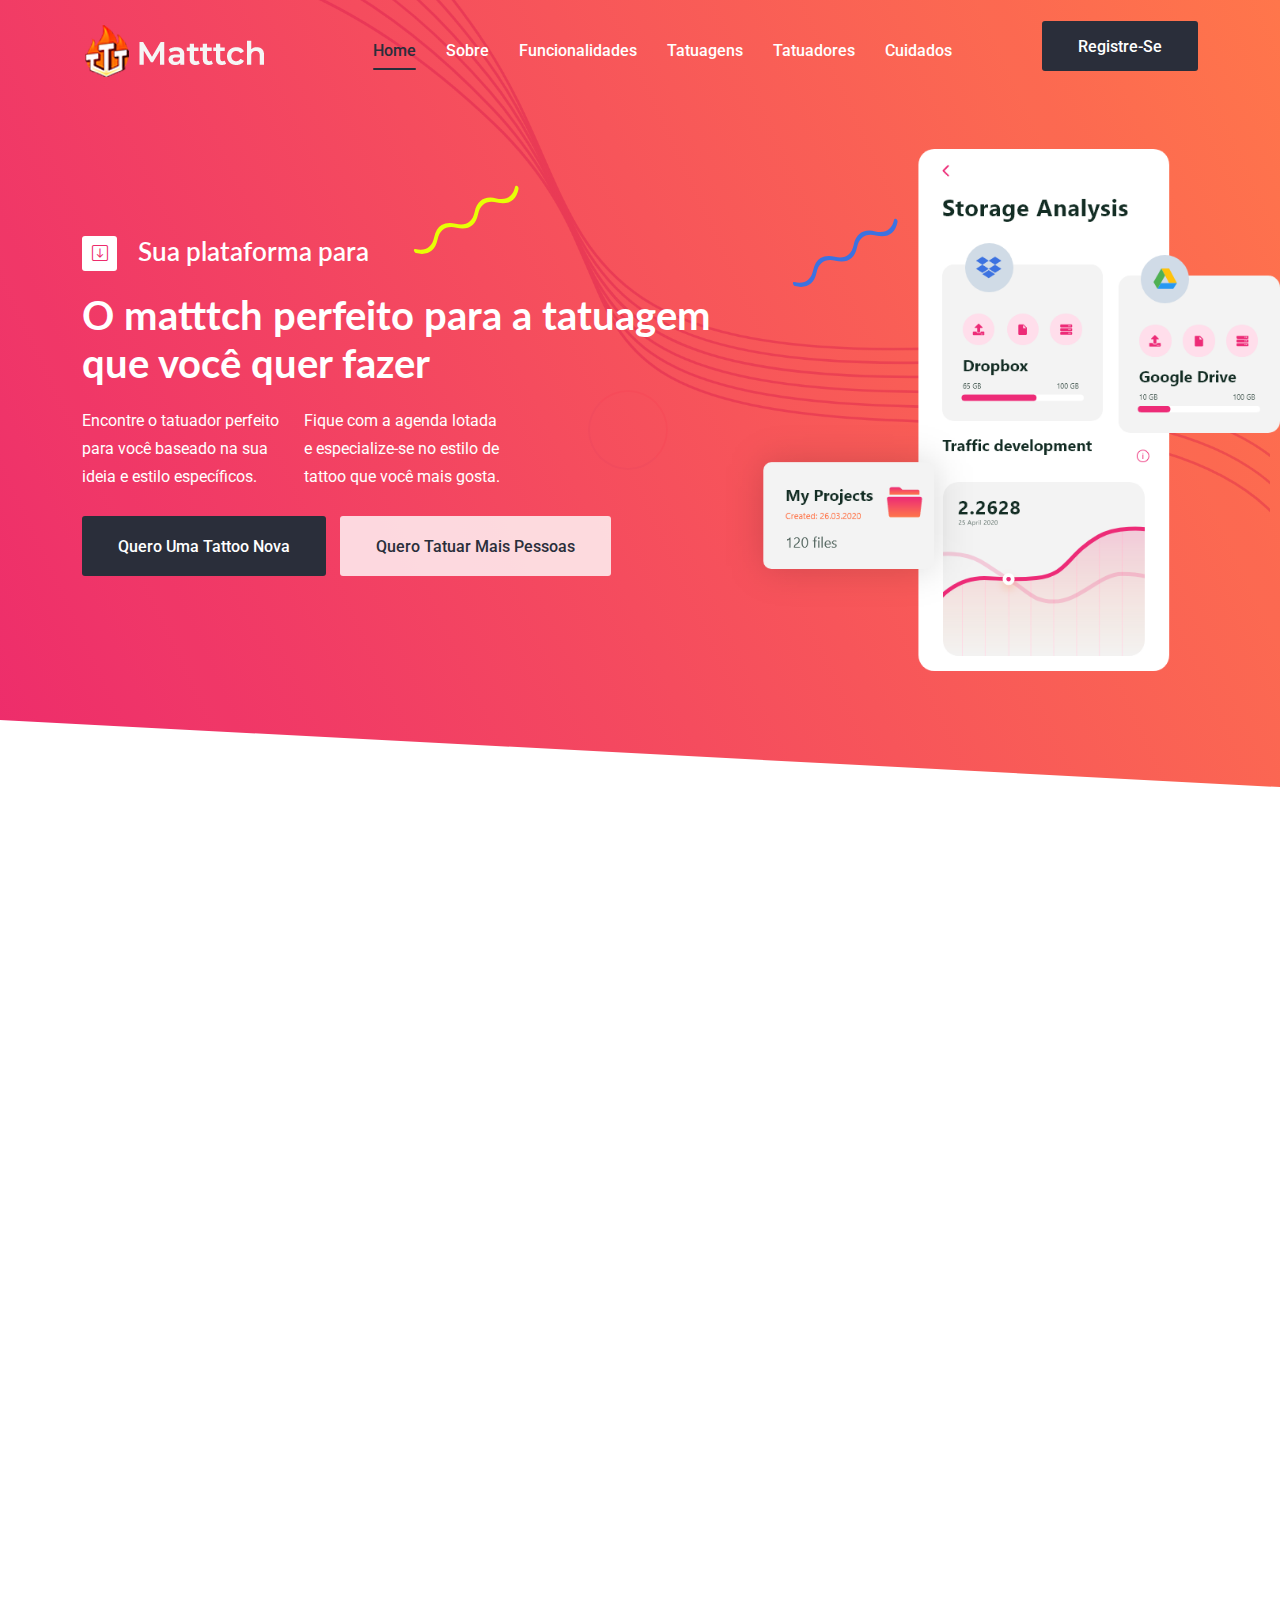
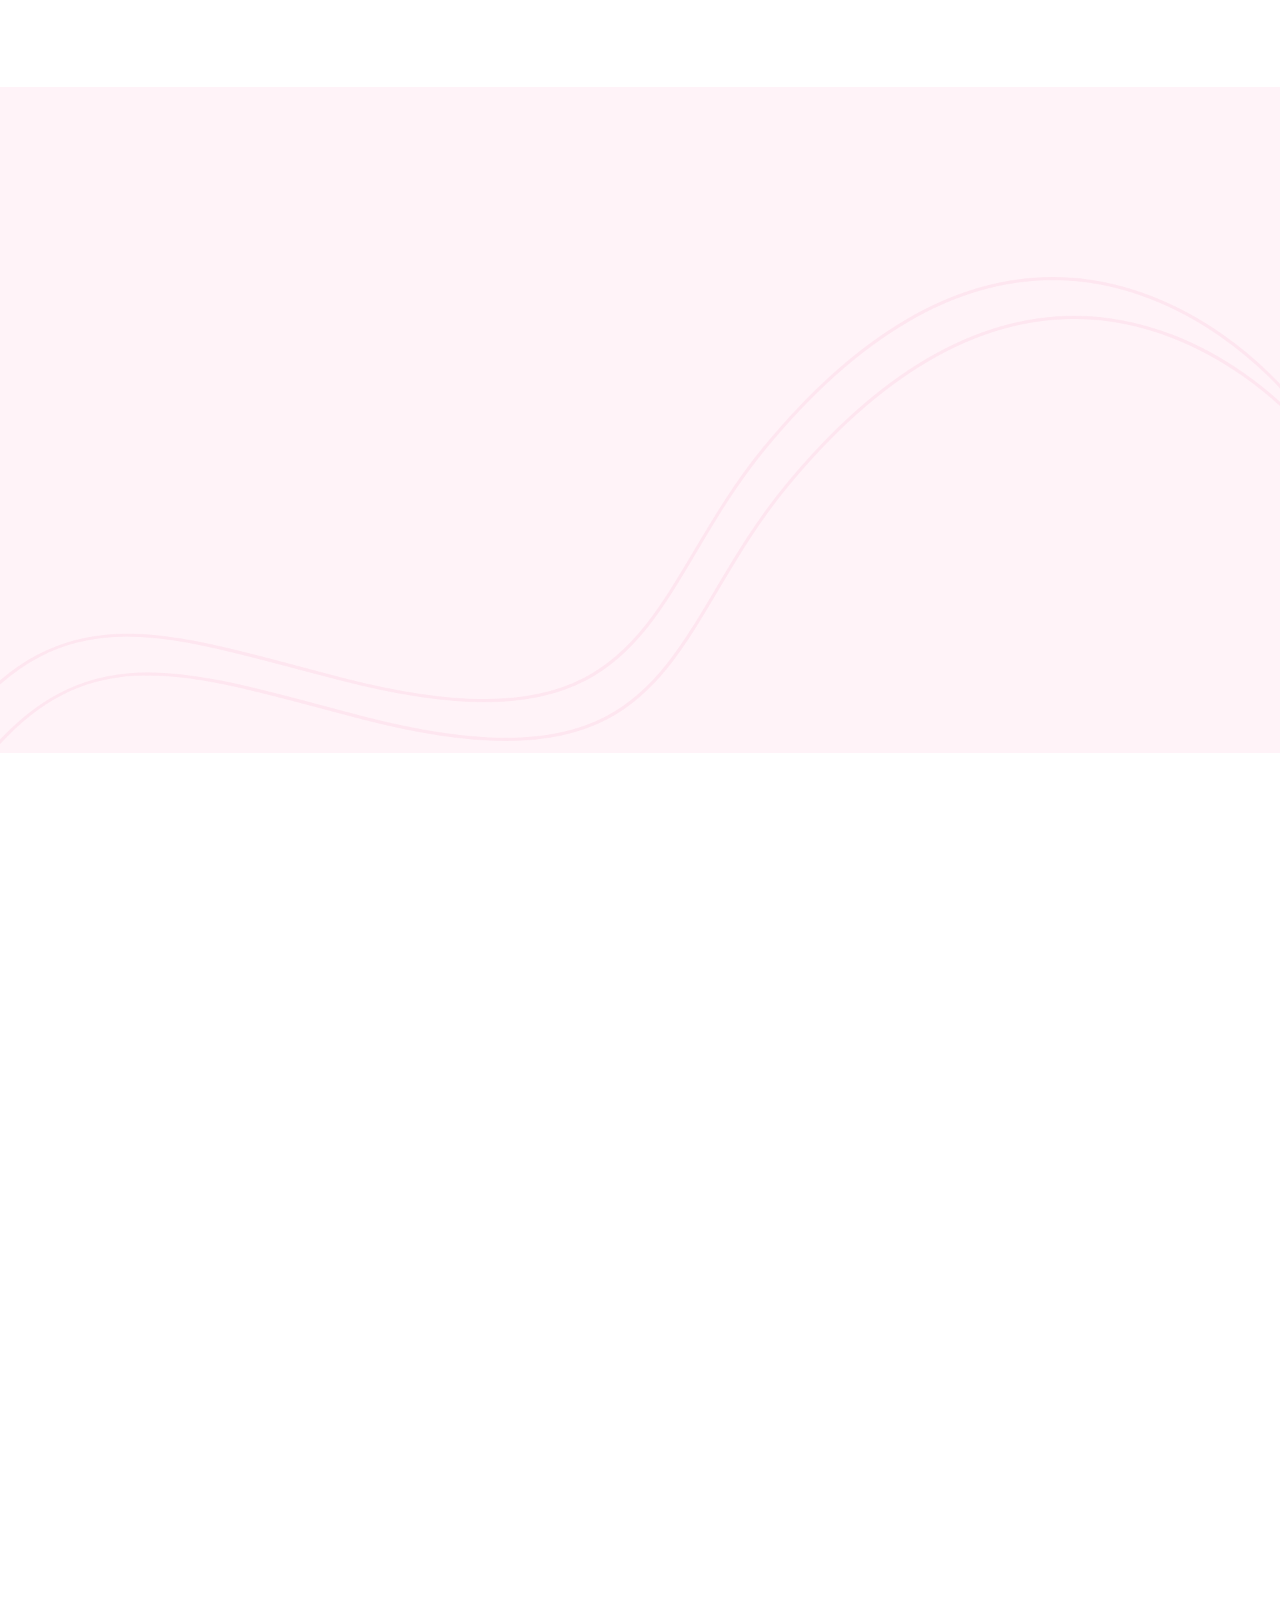
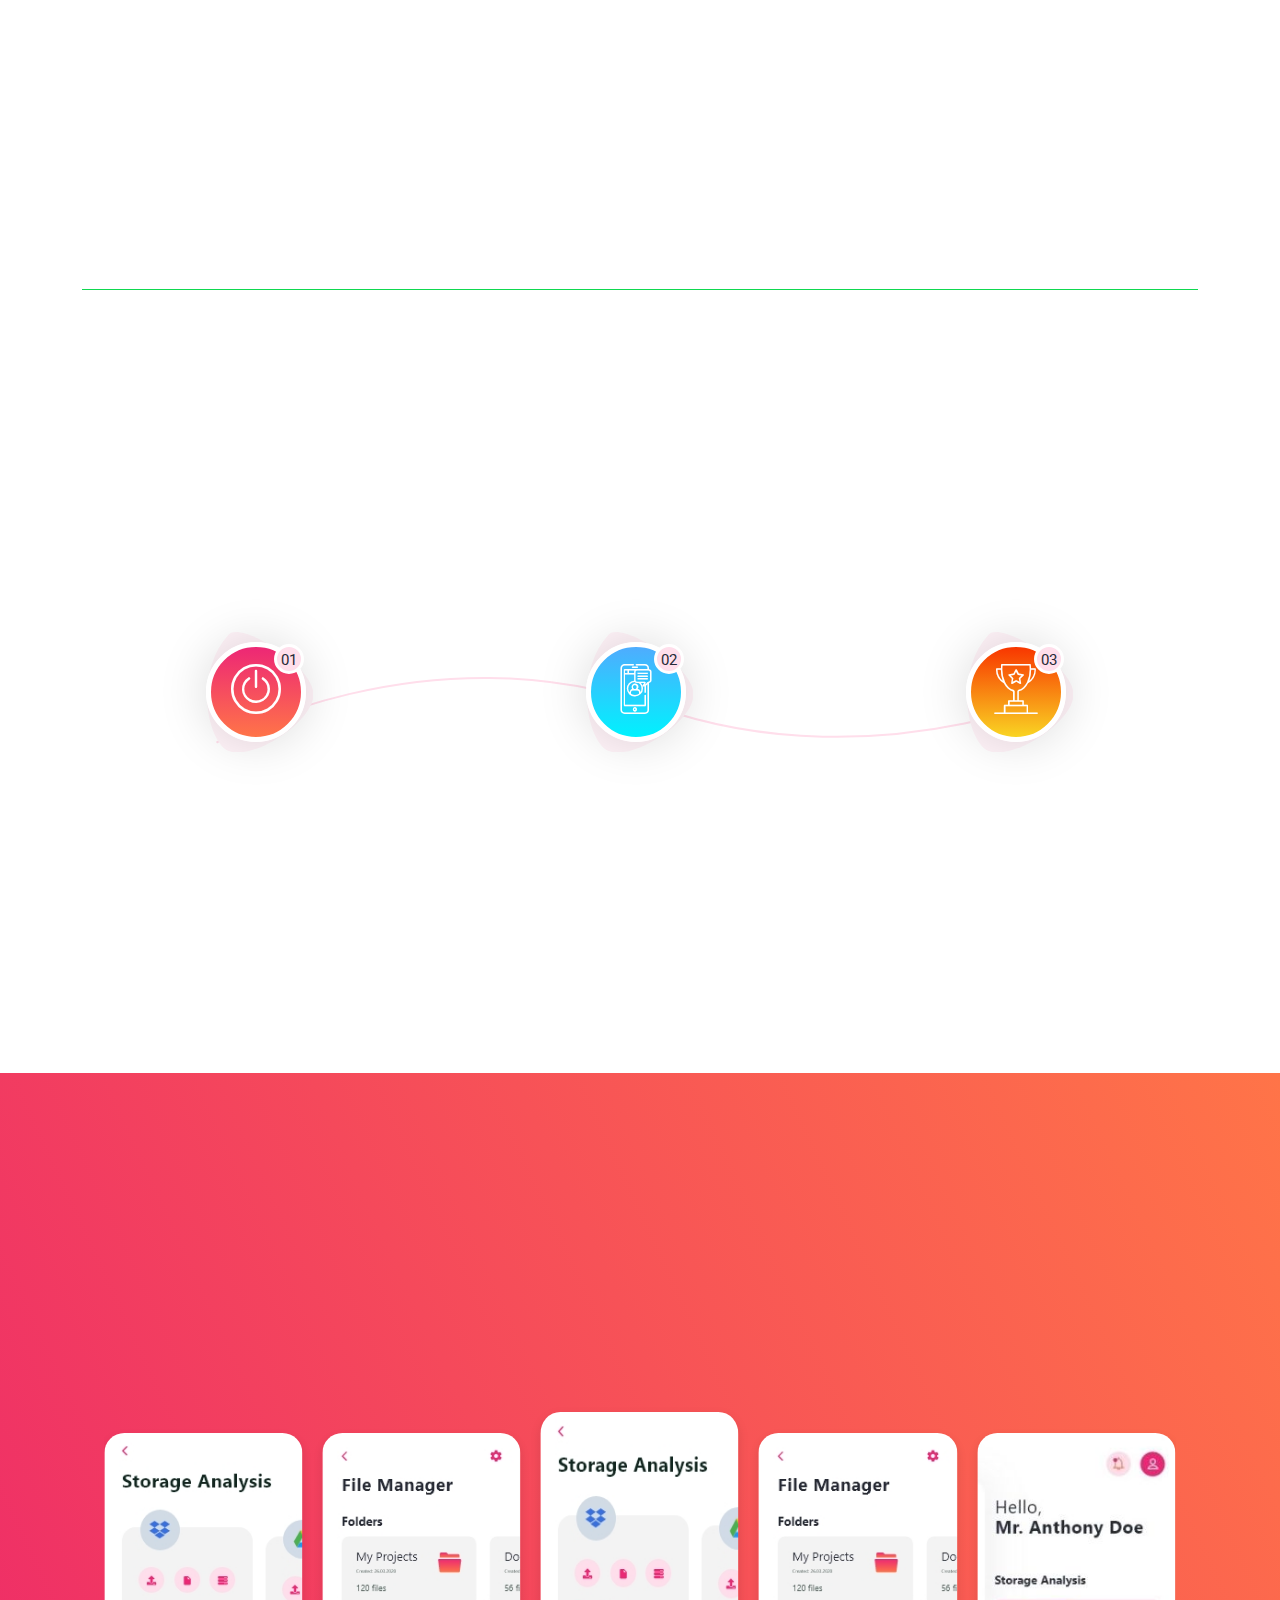
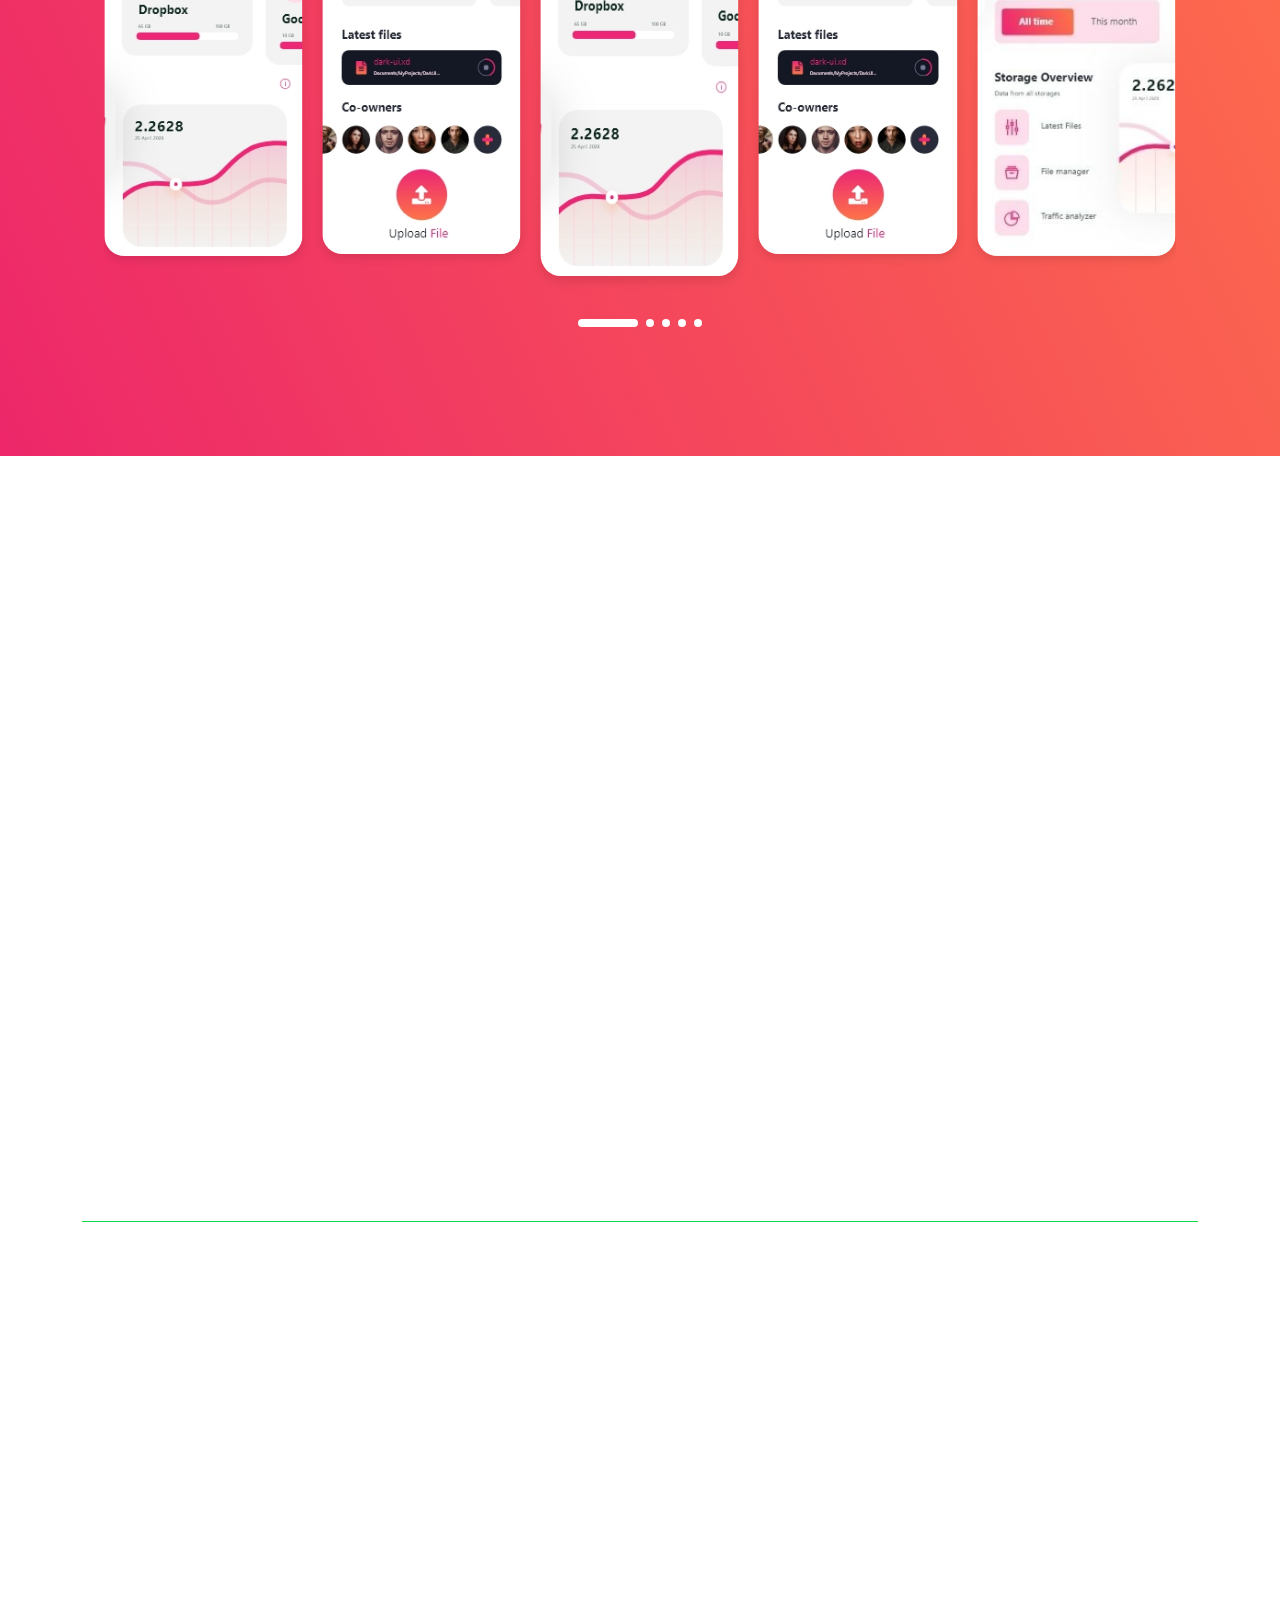
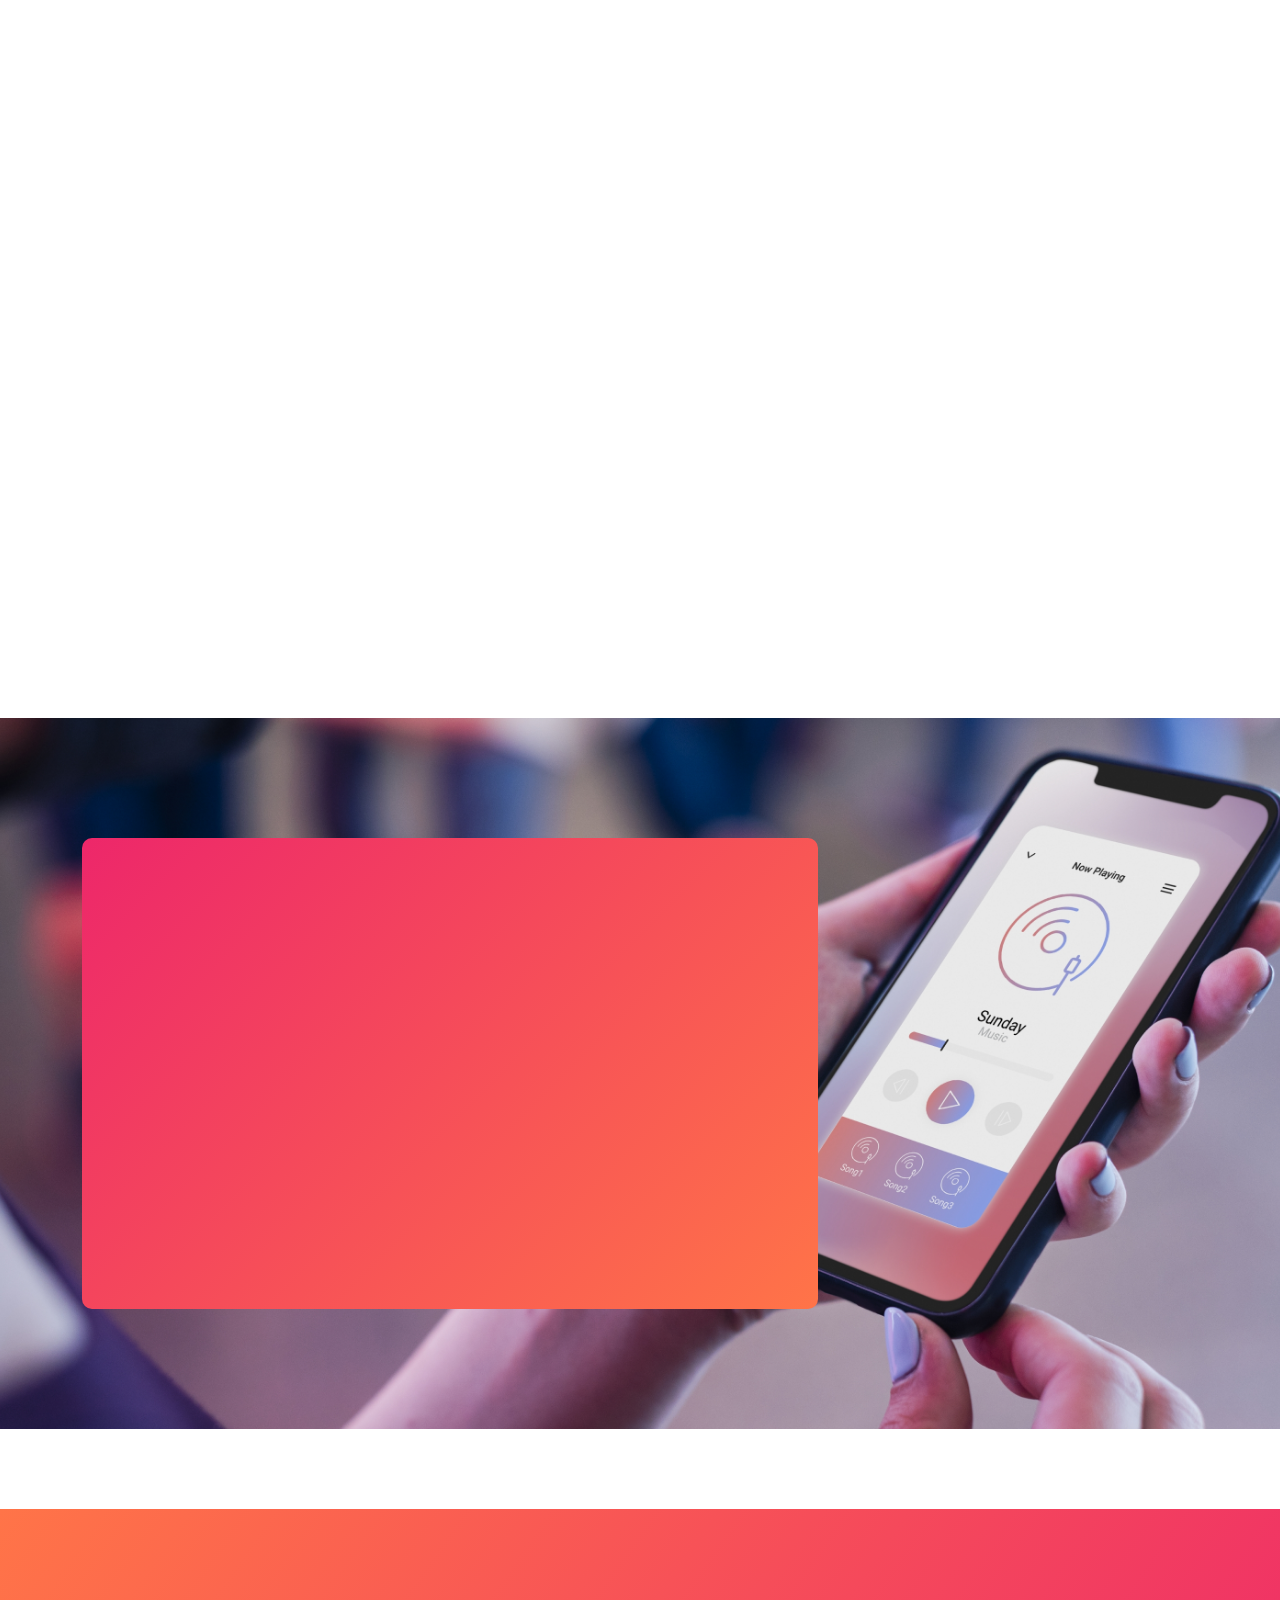
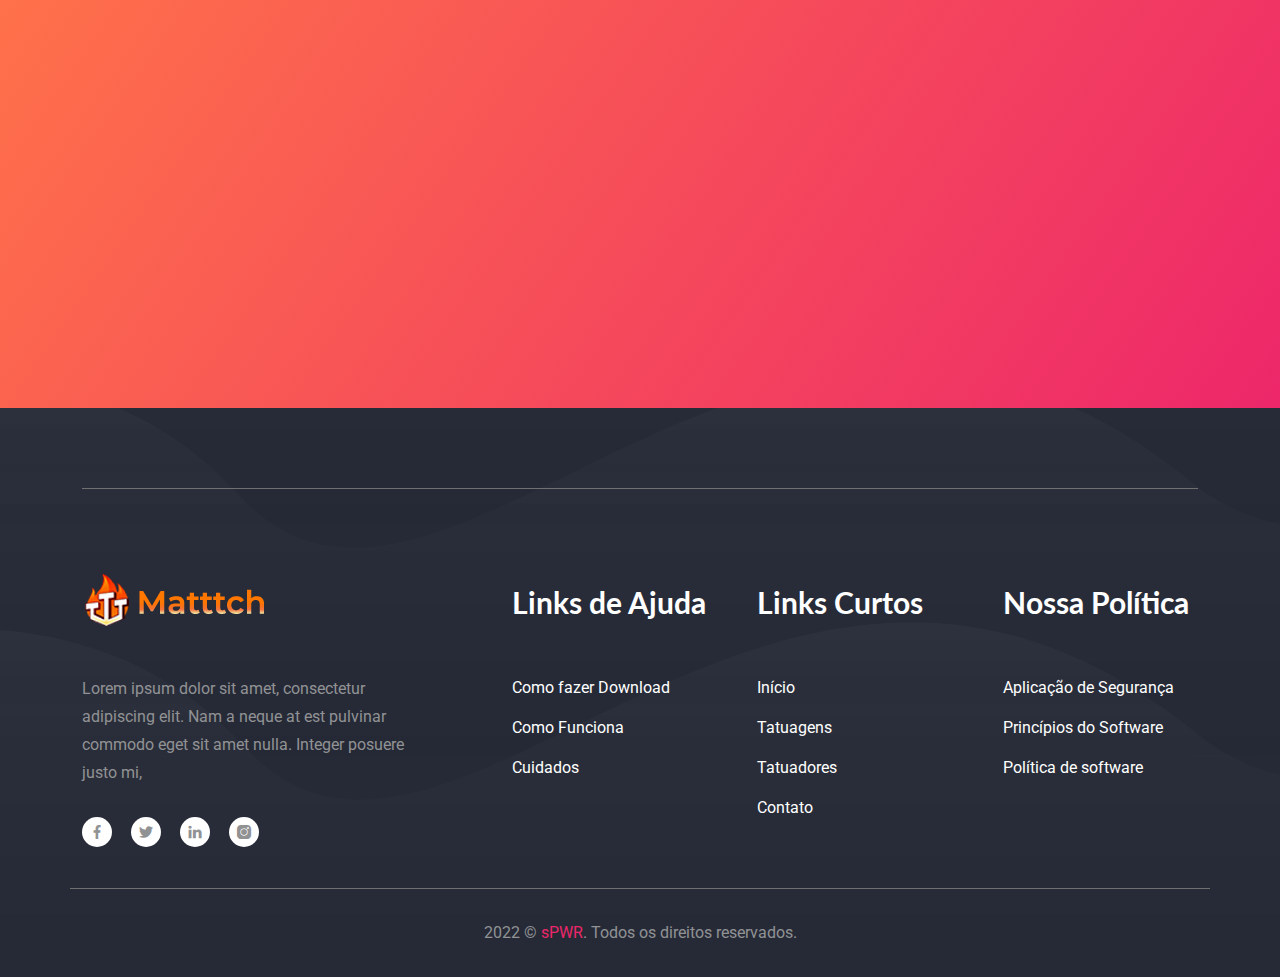
==== index.html @ 79e7f375 "first push to branch" ====
<!doctype html>
<html class="no-js" lang="en">

<head>

    <meta charset="utf-8">
    <meta name="keywords" content="Bootstrap, Consulting Template, Landing page, Template, Registration, Landing">
    <meta name="viewport" content="width=device-width, initial-scale=1, maximum-scale=1">
    <meta name="author" content="sPWR">

    <!--====== Title ======-->
    <title>Mattch</title>

    <!--====== Favicon Icon ======-->
    <link rel="shortcut icon" href="assets/images/logo/favicon.png" type="image/png">

    <!--====== Bootstrap css ======-->
    <link rel="stylesheet" href="assets/css/bootstrap.min.css">
    <!--====== icofont Icons css ======-->
    <link rel="stylesheet" href="assets/fonts/flaticon.css">
    <!--====== Swiper slider CSS ======-->
    <link rel="stylesheet" href="assets/css/swiper-bundle.min.css">
    <!--====== animate CSS ======-->
    <link rel="stylesheet" href="assets/css/animate.css">
    <link rel="stylesheet" href="assets/css/lightcase.css">
    <link rel="stylesheet" href="assets/css/pricing-tab.css">
    

    <!--====== Default css ======-->
    <link rel="stylesheet" href="assets/css/default.css">

    <!--====== Style css ======-->
    <link rel="stylesheet" href="assets/css/style.css">


</head>

<body>

    <!--====== PRELOADER PART START ======-->

    <div class="appilan-loader">
        <div class="preloader">
            <div class="spinner"></div>
        </div> 
    </div>

    <!--====== PRELOADER PART ENDS ======-->

    <!--====== HEADER PART START ======-->
    <header class="header_area">
        <div class="header_navbar">
            <div class="container">
                <div class="row">
                    <div class="col-lg-12">
                        <nav id="navbar" class="navbar navbar-expand-lg navbar-light">
                          <div class="container-fluid px-0">
                            <!-- Header Logo Start -->
                            <a class="navbar-brand" href="index.html">
                                <img src="assets/images/logo/logo.png" alt="Logo">
                            </a>
                            <!-- Header Logo End -->
                            <!-- Navbar Toggle Start -->
                            <button class="navbar-toggler mobile-menu-btn" type="button" data-bs-toggle="collapse" data-bs-target="#navbarScroll" aria-controls="navbarScroll" aria-expanded="false" aria-label="Toggle navigation">
                                <span class="toggler-icon"></span>
                                <span class="toggler-icon"></span>
                                <span class="toggler-icon"></span>
                            </button>
                            <!-- Navbar Toggle End -->
                            <!-- Header Menu Start -->
                            <div class="collapse navbar-collapse" id="navbarScroll">
                                <ul class="navbar-nav ms-auto mb-2 mb-lg-0" style="--bs-scroll-height: 100px;">
                
                                    <li class="nav-item active">
                                        <a class="nav-link " href="#home">Home</a>
                                    </li>
                                    <li class="nav-item">
                                        <a class="nav-link page-scroll" href="#about">Sobre</a>
                                    </li>
                                    <li class="nav-item">
                                        <a class="nav-link page-scroll" href="#features">Funcionalidades</a>
                                    </li>
                                    <li class="nav-item">
                                        <a class="nav-link page-scroll" href="#screenshot">Tatuagens</a>
                                    </li>
                                    <li class="nav-item">
                                        <a class="nav-link page-scroll" href="#pricing">Tatuadores</a>
                                    </li>
                                    <li class="nav-item">
                                        <a class="nav-link page-scroll" href="#app-vieo">Cuidados</a>
                                    </li>
                                </ul>
                                <div class="d-flex">
                                    <!-- Header Button Start -->
                                    <div class="button">
                                        <a href="javascript:void(0)" class="main-btn mouse-hover">Registre-se<span></span></a>
                                    </div>
                                    <!-- Header Button End -->
                                </div>
                            </div>
                            <!-- Header Menu End-->
                          </div>
                        </nav>
                    </div>
                </div> <!-- row -->
            </div> <!-- container -->
        </div> <!-- header navbar -->

        <!-- Hero Area Start-->
        <div id="home" class="header_hero d-lg-flex align-items-center">
            <div class="overlay"></div>
            <div class="hero-shape shape-1">
                <img src="assets/images/shape/hero-shape-1.png" alt="">
            </div>
            <div class="hero-shape shape-2">
                   <img src="assets/images/shape/hero-shape-2.png" alt="">
            </div>
            <div class="container">
                <div class="row align-items-center">
                    <div class="col-lg-7">
                        <!-- Hero Content Start  <img src="assets/images/shape/hero-shape-1.png" alt="">-->
                        <div class="header_hero_content">
                            <h3 class="sub-title wow fadeInDown" data-wow-delay=".2s"><span><i class="flaticon-arrow-down"></i></span> Sua plataforma para</h3>
                            <h3 class="title wow fadeInUp" data-wow-delay=".4s">O matttch perfeito para a tatuagem que você quer fazer</h3>
                            <div class="row">
                                <div class="col-lg-4">
                                    <p class="wow fadeInUp" data-wow-delay=".6s">Encontre o tatuador perfeito para você baseado na sua ideia e estilo específicos.</p>
                                </div>
                                <div class="col-lg-4">
                                    <p class="wow fadeInUp" data-wow-delay=".6s">Fique com a agenda lotada e especialize-se no estilo de tattoo que você mais gosta.</p>
                                </div>
                            </div>
                            
                            <div class="hero-btn">
                                <a href="register.html" class="main-btn mouse-hover btn-inline wow fadeInUp" data-wow-delay=".8s">Quero uma tattoo nova<span></span></a>
                                <a href="register.html" class="main-btn mouse-hover btn-inline btn-white wow fadeInUp" data-wow-delay=".8s">Quero tatuar mais pessoas<span></span>
                                </a>
                            </div>
                        </div>
                        <!-- Hero Content End-->
                    </div>
                </div>
            </div>
            <!-- Hero Area Image Start-->
            <div class="header-hero-img wow fadeInUp" data-wow-delay=".2s">
                <div class="image"> 
                    <img src="assets/images/hero/hero-1.png" alt="">
                </div>
            </div>
            <!-- Hero Area Image End-->
        </div>
        <!-- Hero Area End -->
    </header>
    <!--====== HEADER PART ENDS ======-->

    <!--====== ABOUT US PART START ======-->

    <section id="about" class="about-us-area pt-120 pb-120">
        <div class="about-us-wrapper">
            <!-- About Us Image Start -->
            <div class="about-img d-flex align-items-center justify-content-center wow fadeInUp" data-wow-delay=".4s">
                <div class="about-thumb">
                    <img src="assets/images/about.png" alt="">
                </div>
            </div>
            <!-- About Us Image End -->
            <div class="container">
                <div class="row justify-content-end">
                    <div class="col-lg-6">
                        <!-- About Us Content Start -->
                        <div class="about-us-content">
                            <div class="about-us-title">
                                <!-- Section Title Start -->
                                <div class="section-title wow fadeInUp" data-wow-delay=".2s">
                                    <h3 class="sub-title">Sobre nós</h3>
                                    <h2 class="title">Por que a Matttch existe?</h2>
                                </div>
                                <p class="wow fadeInUp" data-wow-delay=".4s">Nós não apenas conectamos pessoas. Nós repensamos e personalizamos todo o processo de fazer uma tatuagem.</p>
                                <!-- Section Title End -->
                            </div>
                            <!-- About Us Text Start -->
                            <div class="about-us-text wow fadeInUp" data-wow-delay=".6s">
                                <h3 class="title">Cliente</h3>
                                <p>Quanto tempo você já passou no Pinterest procurando por referências para a sua nova tattoo que nunca aconteceu? Quantos dos tatuadores que você chamou na DM te responderam e realmente agendaram uma tatuagem?</p>
                            </div>
                            <!-- About Us Text End -->
                            <!-- About Us Text Start -->
                            <div class="about-us-text wow fadeInUp" data-wow-delay=".8s">
                                <h3 class="title">Tatuador</h3>
                                <p>Sua agenda está do jeito que você gostaria? Qual foi a última vez que você perdeu um cliente pra outro artista com mais seguidores no Instagram? Ou por causa do preço?</p>
                            </div>
                            <!-- About Us Text End -->
                            <a class="main-btn btn-inline mouse-hover wow fadeInUp" data-wow-delay=".10s" href="#">Ver Mais<span></span></a>
                        </div>
                        <!-- About Us Content End -->
                    </div>
                </div>                
            </div>
        </div>
    </section>

    <!--====== ABOUT US PART ENDS ======-->

    <!--====== APPS CONNECT PART START ======-->

    <section id="apps-conect" class="apps-connect-area pb-120 pt-120">
        <div class="container">
            <!-- Apps Connect Wrapper Start -->
            <div class="apps-connect-wrapper">
                <div class="row justify-content-center">
                    <div class="col-lg-10 p-0">
                        <!-- Section Title Start -->
                        <div class="section-title text-center">
                            <h3 class="sub-title wow fadeInUp" data-wow-delay=".2s">Apps Connect</h3>
                            <h2 class="title wow fadeInUp" data-wow-delay=".4s">Conexão em Real-time</h2>
                            <p class="wow fadeInUp" data-wow-delay=".6s">Encontre seu melhor artista e rabisque sua próxima tattoo.</p>
                        </div>
                        <!-- Section Title End -->
                    </div>
                </div>
                <!-- Apps Connect Content Wrapper Start -->
                <div class="apps-connect-content-wrapper">
                    <div class="row">
                        <div class="col-lg-3 col-md-6">
                            <!-- Apps Connect Item Start -->
                            <div class="connect-item wow fadeInUp" data-wow-delay=".2s">
                                <div class="connect-icon">
                                    <div class="connect-icon-wrapper">
                                        <i class="flaticon-add-user"></i>
                                    </div>
                                </div>
                                <h3 class="title">Crie seu Perfil</h3>
                                <p>Lorem ipsum dolor sit amet <br> consectetur elit.</p>
                            </div>
                            <!-- Apps Connect Item End -->
                        </div>
                        <div class="col-lg-3 col-md-6">
                            <!-- Apps Connect Item Start -->
                            <div class="connect-item color-2 wow fadeInUp" data-wow-delay=".4s">
                                <div class="connect-icon">
                                    <div class="connect-icon-wrapper">
                                        <i class="flaticon-privacy"></i>
                                    </div>
                                </div>
                                <h3 class="title">Privacidade</h3>
                                <p>Lorem ipsum dolor sit amet <br> consectetur elit.</p>
                            </div>
                            <!-- Apps Connect Item End -->
                        </div>
                        <div class="col-lg-3 col-md-6">
                            <!-- Apps Connect Item Start -->
                            <div class="connect-item color-3 wow fadeInUp" data-wow-delay=".6s">
                                <div class="connect-icon">
                                    <div class="connect-icon-wrapper">
                                        <i class="flaticon-exchange"></i>
                                    </div>
                                </div>
                                <h3 class="title">Atualizações diárias</h3>
                                <p>Lorem ipsum dolor sit amet <br> consectetur elit.</p>
                            </div>
                            <!-- Apps Connect Item End -->
                        </div>
                        <div class="col-lg-3 col-md-6">
                            <!-- Apps Connect Item Start -->
                            <div class="connect-item color-4 wow fadeInUp" data-wow-delay=".8s">
                                <div class="connect-icon">
                                    <div class="connect-icon-wrapper">
                                        <i class="flaticon-medal"></i>
                                    </div>
                                </div>
                                <h3 class="title">Faça sua tattoo</h3>
                                <p>Lorem ipsum dolor sit amet <br> consectetur elit.</p>
                            </div>
                            <!-- Apps Connect Item End -->
                        </div>
                    </div>
                </div>
                <!-- Apps Connect Content Wrapper End -->
            </div>
            <!-- Apps Connect Wrapper End -->
        </div>
    </section>

    <!--====== APPS CONNECT PART ENDS ======-->

    <!--====== FEATURES PART START ======-->

    <section id="features" class="features-area pt-120 pb-120">
        <div class="container">
            <!-- Features Wrapper Start -->
            <div class="features-wrapper">
                <div class="row">
                    <div class="col-lg-6">
                        <div class="features-title">
                            <!-- Section Title Start -->
                            <div class="section-title">
                                <h3 class="sub-title wow fadeInUp" data-wow-delay=".2s">Nossas Funcionalidades</h3>
                                <h2 class="title wow fadeInUp" data-wow-delay=".4s">Core Features That Matters</h2>
                            </div>
                            <p class="wow fadeInUp" data-wow-delay=".6s">Lorem ipsum dolor sit amet, consectetur adipiscing elit. Aenean pharetra mollis Phasellus volutpat sem a molestie dictum. scelerisque elit,</p>
                            <!-- Section Title End -->
                        </div>
                        <!-- Features Content Start -->
                        <div class="features-content">
                            <!-- Features Item Start -->
                            <div class="features-item color-1 wow fadeInUp" data-wow-delay=".2s">
                                <span><i class="flaticon-bell"></i></span>
                                <h3 class="title">Receba Notificações</h3>
                                <p>Lorem ipsum dolor sit amet, consectetur adipiscing elit. Aenean pharet Phasellus volutpat sem a molestie dictum. scelerisque elit,</p>
                            </div>
                            <!-- Features Item End -->
                            <!-- Features Item Start -->
                            <div class="features-item color-2 wow fadeInUp" data-wow-delay=".4s">
                                <span><i class="flaticon-add-user"></i></span>
                                <h3 class="title">Acesso Rápido</h3>
                                <p>Lorem ipsum dolor sit amet, consectetur adipiscing elit. Aenean pharet Phasellus volutpat sem a molestie dictum. scelerisque elit,</p>
                            </div>
                            <!-- Features Item End -->
                            <!-- Features Item Start -->
                            <div class="features-item color-3 wow fadeInUp" data-wow-delay=".6s">
                                <span><i class="flaticon-privacy"></i></span>
                                <h3 class="title">Privacidade</h3>
                                <p>Lorem ipsum dolor sit amet, consectetur adipiscing elit. Aenean pharet Phasellus volutpat sem a molestie dictum. scelerisque elit,</p>
                            </div>
                            <!-- Features Item End -->
                            <!-- Features Item Start -->
                            <div class="features-item wow fadeInUp" data-wow-delay=".8s">
                                <span><i class="flaticon-exchange"></i></span>
                                <h3 class="title">Sincronização Automática</h3>
                                <p>Lorem ipsum dolor sit amet, consectetur adipiscing elit. Aenean pharet Phasellus volutpat sem a molestie dictum. scelerisque elit,</p>
                            </div>
                            <!-- Features Item End -->
                        </div>
                        <!-- Features Content End -->
                    </div>
                </div>
            </div>
            <!-- Features Wrapper End -->
        </div>
        <div class="features-img d-flex align-items-center justify-content-start wow fadeInUp"  data-wow-delay=".4s">
            <div class="features-thumb">
                <img src="assets/images/features.jpg" alt="">
            </div>
        </div>
    </section>

    <!--====== FEATURES PART ENDS ======-->

    <!--====== WORK PROCESS PART START ======-->

    <section id="work-process" class="work-process-area">
        <div class="container">
            <div class="work-process-wrapper pt-120 pb-120">
                <div class="row justify-content-center">
                    <div class="col-lg-10 p-0">
                        <!-- Section Title Start -->
                        <div class="section-title text-center">
                            <h3 class="sub-title wow fadeInUp" data-wow-delay=".2s">Fluxo de Trabalho</h3>
                            <h2 class="title wow fadeInUp" data-wow-delay=".4s">Como Funciona</h2>
                            <p class="wow fadeInUp" data-wow-delay=".6s">Lorem ipsum dolor sit amet, consectetur adipiscing elit. Aenean pharetra mollis pretium. Phasellus volutpat sem a molestie dictum. Sed imperdiet scelerisque elit,</p>
                        </div>
                        <!-- Section Title End -->
                    </div>
                </div>
                <!-- Work Process Content Wrapper Start -->
                <div class="work-process-content-wrapper">
                    <div class="row">
                        <div class="col-lg-4 col-md-6">
                            <!-- Work Item Start -->
                            <div class="work-item color-1 text-center">
                                <div class="work-icon">
                                    <svg
                                        xmlns="http://www.w3.org/2000/svg" version="1.1" viewBox="0 0 106.504 120.477" height="120.477" width="106.504">
                                        <path transform="translate(-5.702 -293.142)"
                                        d="M27.424,295.63c12.063-13.219,81.466,29.185,84.679,58.094s-69.186,74.7-89.959,55.206C4.118,392.009-5.349,331.547,27.424,295.63Z"/>
                                    </svg>
                                    <i class="flaticon-power"></i>
                                    <span>01</span>
                                </div>
                                <h3 class="title wow fadeInUp" data-wow-delay=".2s">Comece sua conta</h3>
                                <p class="wow fadeInUp" data-wow-delay=".4s">Lorem ipsum dolor sit amet, consectetur adipiscing elit. Aenean pharetra mollis Sed imperdiet scelerisque elit,</p>
                            </div>
                            <!-- Work Item End -->
                        </div>
                        <div class="col-lg-4 col-md-6">
                            <!-- Work Item Start -->
                            <div class="work-item color-2 text-center">
                                <div class="work-icon">
                                    <svg
                                        xmlns="http://www.w3.org/2000/svg" version="1.1" viewBox="0 0 106.504 120.477" height="120.477" width="106.504">
                                        <path transform="translate(-5.702 -293.142)"
                                        d="M27.424,295.63c12.063-13.219,81.466,29.185,84.679,58.094s-69.186,74.7-89.959,55.206C4.118,392.009-5.349,331.547,27.424,295.63Z"/>
                                    </svg>
                                    <i class="flaticon-smartphone"></i>
                                    <span>02</span>
                                </div>
                                <h3 class="title wow fadeInUp" data-wow-delay=".2s">Se conecte a um tatuador/cliente</h3>
                                <p class="wow fadeInUp" data-wow-delay=".4s">Lorem ipsum dolor sit amet, consectetur adipiscing elit. Aenean pharetra mollis Sed imperdiet scelerisque elit,</p>
                            </div>
                            <!-- Work Item End -->
                        </div>
                        <div class="col-lg-4 col-md-6">
                            <!-- Work Item Start -->
                            <div class="work-item color-3 text-center">
                                <div class="work-icon">
                                    <svg
                                        xmlns="http://www.w3.org/2000/svg" version="1.1" viewBox="0 0 106.504 120.477" height="120.477" width="106.504">
                                        <path transform="translate(-5.702 -293.142)"
                                        d="M27.424,295.63c12.063-13.219,81.466,29.185,84.679,58.094s-69.186,74.7-89.959,55.206C4.118,392.009-5.349,331.547,27.424,295.63Z"/>
                                    </svg>
                                    <i class="flaticon-trophy"></i>
                                    <span>03</span>
                                </div>
                                <h3 class="title wow fadeInUp" data-wow-delay=".2s">Faça sua tatuagem</h3>
                                <p class="wow fadeInUp" data-wow-delay=".4s">Lorem ipsum dolor sit amet, consectetur adipiscing elit. Aenean pharetra mollis Sed imperdiet scelerisque elit,</p>
                            </div>
                            <!-- Work Item End -->
                        </div>
                    </div>
                </div>
                <!-- Work Process Content Wrapper End -->
            </div>
        </div>
    </section>

    <!--====== WORK PROCESS PART ENDS ======-->

     <!--====== APP SCREENSHOT PART START ======-->

     <section id="screenshot" class="app-screenshots-slider pt-120 pb-100">
        <div class="container">
            <div class="row justify-content-center">
                <div class="col-lg-10 p-0">
                    <!-- Section Title Start -->
                    <div class="section-title screenshot-title text-center">
                        <h3 class="sub-title wow fadeInUp" data-wow-delay=".2s">Tatuadores Parceiros</h3>
                        <h2 class="title wow fadeInUp" data-wow-delay=".4s">Tatuadores em Destaque</h2>
                        <p class="wow fadeInUp" data-wow-delay=".6s">Lorem ipsum dolor sit amet, consectetur adipiscing elit. Aenean pharetra mollis pretium. Phasellus volutpat sem a molestie dictum. Sed imperdiet scelerisque elit,</p>
                    </div>
                    <!-- Section Title End -->
                </div>
            </div>
            <div class="screenshot-slider-wrapper">
                <div class="row">
                    <div class="col-lg-12 ">
                        <!-- Swiper -->
                        <div class="screenshot-slider swiper-container pb-100">
                            <div class="swiper-wrapper">
                                <div class="swiper-slide">
                                    <div class="screenshots-image">
                                        <img src="assets/images/screen/screen-1.jpg" alt="slide 1">
                                    </div>
                                </div>
                                <div class="swiper-slide">
                                    <div class="screenshots-image">
                                        <img src="assets/images/screen/screen-2.jpg" alt="slide 2">
                                    </div>
                                </div>
                                <div class="swiper-slide">
                                    <div class="screenshots-image">
                                        <img src="assets/images/screen/screen-3.jpg" alt="slide 3">
                                    </div>
                                </div>
                                <div class="swiper-slide">
                                    <div class="screenshots-image">
                                        <img src="assets/images/screen/screen-1.jpg" alt="slide 1">
                                    </div>
                                </div>
                                <div class="swiper-slide">
                                    <div class="screenshots-image">
                                        <img src="assets/images/screen/screen-2.jpg" alt="slide 2">
                                    </div>
                                </div>
                                <!-- Add Pagination -->
                            </div>
                            <div class="swiper-pagination"></div>
                        </div>
                    </div>
    
                </div>
            </div>
        </div><!-- end container -->
    </section>

    <!--====== APP SCREENSHOT PART ENDS ======-->


    <!--====== TESTIMONIAL PART START ======-->

    <div id="testimonial" class="testimonial-area pt-120 pb-120">
        <div class="container">
            <div class="testimonial-wrapper">
                <div class="row">
                    <div class="col-lg-6">
                        <div class="testimonial-img wow fadeInUp" data-wow-delay=".4s">
                            <img src="assets/images/testimonial.jpg" alt="">
                        </div>
                    </div>
                    <div class="col-lg-6">
                        <div class="testimonial-content-wrapper">
                            <div class="testimonial-title">
                                <!-- Section Title Start -->
                                <div class="section-title">
                                    <h3 class="sub-title wow fadeInUp" data-wow-delay=".2s">Avaliação</h3>
                                    <h2 class="title wow fadeInUp" data-wow-delay=".4s">O quê os usuários dizem</h2>
                                </div>
                                <p class="wow fadeInUp" data-wow-delay=".6s">Lorem ipsum dolor sit amet, consectetur adipiscing elit. Phasellus sed mauris
                                luctus, iaculis nunc vel, elementum mauris.,</p>
                                <!-- Section Title End -->
                            </div>
                            <div class="testimonial-slider swiper-container wow fadeInUp" data-wow-delay=".4s">
                                <div class="swiper-wrapper">
                                    <div class="swiper-slide">
                                        <!-- Single Testimonial Start -->
                                            <div class="testimonial-text">
                                                <i class="flaticon-left-quote"></i>
                                                <p>Lorem ipsum dolor sit amet, consectetur adipiscing elit. Duis odio 
                                                libero, ultricies ac tincidunt ac, rutrum ultricies justo. Nulla sem 
                                                nibh, vulputate non vestibulum eu, aliquet sed tellus.</p>
                                                <h4 class="name">Wellyson Gustavo</h4>
                                                <span class="designation">Natal/RN</span>
                                            </div>
                                        <!-- Single Testimonial End --> 
                                    </div>
                                    <div class="swiper-slide">
                                        <!-- Single Testimonial Start -->
                                            <div class="testimonial-text">
                                                <i class="flaticon-left-quote"></i>
                                                <p>Lorem ipsum dolor sit amet, consectetur adipiscing elit. Duis odio 
                                                libero, ultricies ac tincidunt ac, rutrum ultricies justo. Nulla sem 
                                                nibh, vulputate non vestibulum eu, aliquet sed tellus.</p>
                                                <h4 class="name">Pedro Hugo</h4>
                                                <span class="designation">Natal/RN</span>
                                            </div>
                                        <!-- Single Testimonial End -->   
                                    </div>
                                </div>
                                <!-- Add Pagination -->
                                <div class="testimonial-arrow swiper-button-prev"><i class="flaticon-left-arrow-1"></i></div>
                                <div class="testimonial-arrow swiper-button-next"><i class="flaticon-right-arrow"></i></div>
                            </div>
                        </div>
                    </div>
                </div>
            </div>
        </div>
    </div>

    <!--====== TESTIMONIAL PART ENDS ======-->


    <!--====== PRICING PART START ======-->

    <section id="pricing" class="pricing-area">
        <div class="container">
            <div class="pricing-wrapper pt-120 pb-120">
                <div class="row justify-content-center">
                    <div class="col-lg-10">
                        <!-- Section Title Start -->
                        <div class="section-title text-center">
                            <h3 class="sub-title wow fadeInUp" data-wow-delay=".2s">Tatuagens Feitas</h3>
                            <h2 class="title wow fadeInUp" data-wow-delay=".4s">Tatuagens Em Destaque</h2>
                            <p class="wow fadeInUp" data-wow-delay=".6s">Lorem ipsum dolor sit amet, consectetur adipiscing elit. Aenean pharetra mollis pretium. Phasellus volutpat sem a molestie dictum. Sed imperdiet scelerisque elit,</p>
                        </div>
                        <!-- Section Title End -->
                    </div>
                </div>
                <div class="pricing-card">
                    <div class="row">
                        <div class="col-lg-12">
                            <div class="cd-pricing-container cd-has-margins pt-40">
                                <div class="cd-pricing-switcher text-center wow fadeInUp" data-wow-delay=".4s">
                                    <div class="fieldset">
                                        <input type="radio" name="duration-2" value="yearly" id="yearly-2" checked>
                                        <label for="yearly-2">Realista</label>
                                        <input type="radio" name="duration-2" value="monthly" id="monthly-2">
                                        <label for="monthly-2">Fineline</label>
                                        <input type="radio" name="duration-2" value="daily" id="daily-2">
                                        <label for="daily-2">Aquarela</label>
                                        <span class="cd-switch"></span>
                                    </div>
                                </div> <!-- cd pricing-switcher -->
    
                                <ul class="cd-pricing-list cd-bounce-invert">
                                    <li class="wow fadeInUp" data-wow-delay=".2s">
                                        <ul class="cd-pricing-wrapper">
                                            <li data-type="yearly" class="is-visible">
                                                <div class="single-pricing pricing-body text-center mt-30">
                                                    <div class="pricing-thumb">
                                                        <img src="assets/images/price.png" alt="pricing">
                                                    </div>
                                                    <div class="pricing-title">
                                                        <h4 class="title">Realista</h4>
                                                    </div>
                                                    <div class="pricing-content mt-25">
                                                        <ul class="pricing-list">
                                                            <li>Sync 20 Accounts</li>
                                                            <li>5 GB of Cloud Storage</li>
                                                        </ul>
                                                        <a class="main-btn btn-inline mouse-hover" href="#">Entrar em Contato<span></span></a>
                                                    </div>
                                                </div> <!-- single price -->
                                            </li>
                                            <li data-type="monthly" class="is-hidden">
                                                <div class="single-pricing pricing-body text-center mt-30">
                                                    <div class="pricing-thumb">
                                                        <img src="assets/images/price.png" alt="pricing">
                                                    </div>
                                                    <div class="pricing-title">
                                                        <h4 class="title">Fineline</h4>
                                                    </div>
                                                    <div class="pricing-content mt-25">
                                                        <ul class="pricing-list">
                                                            <li>Sync 20 Accounts</li>
                                                            <li>5 GB of Cloud Storage</li>
                                                        </ul>
                                                        <a class="main-btn btn-inline mouse-hover" href="#">Entrar em Contato<span></span></a>
                                                    </div>
                                                </div> <!-- single price -->
                                            </li>
                                        </ul> <!-- cd-pricing-wrapper -->
                                    </li>
                                    <li class="cd-popular wow fadeInUp" data-wow-delay=".4s">
                                        <ul class="cd-pricing-wrapper">
                                            <li data-type="yearly" class="is-visible">
                                                <div class="single-pricing pricing-body text-center mt-30">
                                                    <div class="pricing-thumb">
                                                        <img src="assets/images/price.png" alt="pricing">
                                                    </div>
                                                    <div class="pricing-title">
                                                        <h4 class="title">Realista</h4>
                                                    </div>
                                                    <div class="pricing-content mt-25">
                                                        <ul class="pricing-list">
                                                            <li>Sync 20 Accounts</li>
                                                            <li>5 GB of Cloud Storage</li>
                                                        </ul>
                                                        <a class="main-btn btn-inline mouse-hover" href="#">Entrar em Contato<span></span></a>
                                                    </div>
                                                </div> <!-- single price -->
                                            </li>
                                            <li data-type="daily" class="is-hidden">
                                                <div class="single-pricing pricing-body text-center mt-30">
                                                    <div class="pricing-thumb">
                                                        <img src="assets/images/price.png" alt="pricing">
                                                    </div>
                                                    <div class="pricing-title">
                                                        <h4 class="title">Aquarela</h4>
                                                    </div>
                                                    <div class="pricing-content mt-25">
                                                        <ul class="pricing-list">
                                                            <li>Sync 20 Accounts</li>
                                                            <li>5 GB of Cloud Storage</li>
                                                        </ul>
                                                        <a class="main-btn btn-inline mouse-hover" href="#">Entrar em Contato<span></span></a>
                                                    </div>
                                                </div> <!-- single price -->
                                            </li>
                                        </ul> <!-- cd-pricing-wrapper -->
                                    </li>
                                    <li class="wow fadeInUp" data-wow-delay=".6s">
                                        <ul class="cd-pricing-wrapper">
                                            <li data-type="daily" class="is-visible">
                                                <div class="single-pricing pricing-body text-center mt-30">
                                                    <div class="pricing-thumb">
                                                        <img src="assets/images/price.png" alt="pricing">
                                                    </div>
                                                    <div class="pricing-title">
                                                        <h4 class="title">Aquarela</h4>
                                                    </div>
                                                    <div class="pricing-content mt-25">
                                                        <ul class="pricing-list">
                                                            <li>Sync 20 Accounts</li>
                                                            <li>5 GB of Cloud Storage</li>
                                                        </ul>
                                                        <a class="main-btn btn-inline mouse-hover" href="#">Entrar em Contato<span></span></a>
                                                    </div>
                                                </div> <!-- single price -->
                                            </li>
                                            <li data-type="monthly" class="is-hidden">
                                                <div class="single-pricing pricing-body text-center mt-30">
                                                    <div class="pricing-thumb">
                                                        <img src="assets/images/price.png" alt="pricing">
                                                    </div>
                                                    <div class="pricing-title">
                                                        <h4 class="title">Fineline</h4>
                                                    </div>
                                                    <div class="pricing-content mt-25">
                                                        <ul class="pricing-list">
                                                            <li>Sync 20 Accounts</li>
                                                            <li>5 GB of Cloud Storage</li>
                                                        </ul>
                                                        <a class="main-btn btn-inline mouse-hover" href="#">Entrar em Contato<span></span></a>
                                                    </div>
                                                </div> <!-- single price -->
                                            </li>
                                        </ul> <!-- cd-pricing-wrapper -->
                                    </li>
                                </ul> <!-- cd-pricing-list -->
    
                            </div> <!-- cd-pricing-container -->
                        </div>
                    </div> <!-- row -->
                </div> <!-- row -->
            </div>
        </div> <!-- container -->
    </section>

    <!--====== PRICING PART ENDS ======-->

    <!--====== APP VIDEO PART START ======-->

    <section id="app-vieo" class="app-video-area pt-120 pb-120" style="background-image: url(assets/images/bg/app-video.jpg);">
        <div class="container">
            <!-- App Video Wrapper Start -->
            <div class="app-video-wrapper">
                <div class="row align-items-center">
                    <div class="col-lg-8 col-md-9">
                        <!-- App Video Title Start -->
                        <div class="app-video-title-wrapper">
                            <div class="section-title app-video-title">
                                <h4 class="sub-title wow fadeInUp" data-wow-delay=".2s">Assista Agora</h4>
                                <h2 class="title wow fadeInUp" data-wow-delay=".4s">Veja um vídeo de cuidados para se ter.</h2>
                            </div>
                            <p class="wow fadeInUp" data-wow-delay=".6s">Lorem ipsum dolor sit amet, consectetur adipiscing elit. Aenean pharetra mollis  volutpat sem a molestie dictum. Sed imperdiet scelerisque elit,</p>
                        </div>
                        <!-- App Video Title End -->
                    </div>
                    <div class="col-lg-4 col-md-3">
                        <!-- App Video Play Start -->
                        <div class="app-play-icon wow fadeInRight" data-wow-delay=".4s">
                            <div class="app-play-icon-wrapper">
                                <a class="popup-youtube" data-rel="lightcase" href="https://www.youtube.com/embed/sHP0UIdZyI4">
                                    <i class="flaticon-play-button"></i>
                                </a>
                            </div>
                        </div>
                        <!-- App Video Play End -->
                    </div>
                </div>
            </div>
            <!-- App Video Wrapper End -->
        </div>
    </section>

    <!--====== APP VIDEO PART ENDS ======-->

    <!--====== DOWNLOAD PART START ======-->

    <section class="download-area">
        <!-- Download Wrapper Start -->
        <div class="download-wrapper">
            <div class="download-thumb d-flex align-items-center justify-content-center">
                <img class="wow fadeInLeft" data-wow-delay=".3s" src="assets/images/download.png" alt="">
            </div> 
            <div class="shape-1 wow fadeInUp" data-wow-delay=".5s"></div>
            <div class="shape-2 wow fadeInUp" data-wow-delay=".7s">
                <img src="assets/images/shape/download-2.png" alt="">
            </div>
            <div class="container">
                <div class="row justify-content-end">
                    <div class="col-lg-6">
                        <!-- Download Content Start -->
                        <div class="download-content">
                            <div class="download-title">
                                <!-- Section Title Start -->
                                <h2 class="title wow fadeInUp" data-wow-delay=".2s">Faça já seu cadastro! É gratuito!</h2>
                                <p class="wow fadeInUp" data-wow-delay=".4s">Lorem Ipsum is simply dummy text of the printing and typesetting industry. Lorem Ipsum has been the industry's standard dummy text ever since the 1500s,</p>
                                <!-- Section Title End -->
                            </div>
                            <!-- Download Button Start -->
                            <a class="main-btn btn-inline mouse-hover wow fadeInUp" data-wow-delay=".6s" href="#">
                                <div class="app-btn d-flex align-items-center">
                                    <div class="icon-left">
                                        <i class="flaticon-user"></i>
                                    </div>
                                    <div class="btn-name">
                                        <p>Seja</p>
                                        <h5 class="name">Cliente</h5>
                                    </div>
                                </div>
                                <span></span>
                            </a>
                            <!-- Download Button End -->
                            <!-- Download Button Start -->
                            <a class="main-btn btn-inline btn-white mouse-hover wow fadeInUp" data-wow-delay=".6s" href="#">
                                <div class="app-btn d-flex align-items-center">
                                    <div class="icon-left">
                                        <i class="flaticon-play-button"></i>
                                    </div>
                                    <div class="btn-name">
                                        <p>Seja</p>
                                        <h5 class="name">Tatuador</h5>
                                    </div>
                                </div>
                                <span></span>
                            </a>
                            <!-- Download Button End -->
                        </div>
                        <!-- Download Content End -->
                    </div>
                </div>
            </div>   
        </div>
        <!-- Download Wrapper End -->
    </section>

    <!--====== DOWNLOAD PART eND ======-->





    <!--====== FOOTER PART START ======-->

    <footer class="footer-area pt-80">

        

        <!-- Footer Bottom Area Start -->
        <div class="footer-bottom-area">

            <!-- Footer Widget Area Start -->
            <div class="footer-widget-area  pb-40">
                <div class="container">
                    <div class="footer-widget-wrapper pt-30">
                        <div class="row">
                            <div class="col-lg-4">
                                <div class="footer-about">
                                    <a class="footer-logo" href="index.html"><img src="assets/images/logo/f-logo1.png" alt=""></a>
                                    <p>Lorem ipsum dolor sit amet, consectetur adipiscing elit. Nam a neque at est pulvinar commodo eget sit amet nulla. Integer posuere justo mi, </p>
                                    <div class="footer-social">
                                        <ul>
                                            <li><a href="#"><i class="flaticon-facebook"></i></a></li>
                                            <li><a href="#"><i class="flaticon-twitter"></i></a></li>
                                            <li><a href="#"><i class="flaticon-linkedin"></i></a></li>
                                            <li><a href="#"><i class="flaticon-instagram"></i></a></li>
                                        </ul>
                                    </div>
                                </div>
                            </div>
                            <div class="col-lg-8">
                                <div class="footer-link-wrapper d-flex flex-wrap">
                                    <div class="footer-link">
                                        <h3 class="title">Links de Ajuda</h3>
                                        <ul class="link">
                                            <li><a href="#">Como fazer Download</a></li>
                                            <li><a href="#">Como Funciona</a></li>
                                            <li><a href="#">Cuidados</a></li>
                                        </ul>
                                    </div>
                                    <div class="footer-link">
                                        <h3 class="title">Links Curtos</h3>
                                        <ul class="link">
                                            <li><a href="#">Início</a></li>
                                            <li><a href="#">Tatuagens</a></li>
                                            <li><a href="#">Tatuadores</a></li>
                                            <li><a href="#">Contato</a></li>
                                        </ul>
                                    </div>
                                    <div class="footer-link">
                                        <h3 class="title">Nossa Política</h3>
                                        <ul class="link">
                                            <li><a href="#">Aplicação de Segurança</a></li>
                                            <li><a href="#">Princípios do Software</a></li>
                                            <li><a href="#">Política de software</a></li>
                                        </ul>
                                    </div>
                                </div>
                            </div>
                        </div>
                    </div>
                </div>
            </div>
            <!-- Footer Widget Area End -->
            <!-- Footer Copyright Area Start -->
            <div class="footer-copyright">
                <div class="container">
                    <div class="row Copyright-wrapper pt-30 pb-30">
                        <div class="col-sm-12">
                            <div class="copyright-text text-center">
                                <p>2022 © <a href="#">sPWR</a>. Todos os direitos reservados.</p>
                            </div>
                        </div>
                    </div>
                </div> 
            </div> 
            <!-- Footer Copyright Area End -->
        </div>
        <!-- Footer Bottom Area End -->

    </footer>

    <!--====== FOOTER PART ENDS ======-->




    <!--====== BACK TOP TOP PART START ======-->

    <a href="#" class="back-to-top"><i class="flaticon-up-arrow"></i></a>

    <!--====== BACK TOP TOP PART ENDS ======-->


    <!--====== jquery js ======-->
    <script src="assets/js/vendor/modernizr-3.6.0.min.js"></script>
    <script src="assets/js/vendor/jquery-1.12.4.min.js"></script>


    <!--====== Bootstrap js ======-->
    <script src="assets/js/bootstrap.min.js"></script>
    <script src="assets/js/popper.min.js"></script>


    <!--====== Swiper js ======-->
    <script src="assets/js/swiper-bundle.min.js"></script>

    <!--====== Lightcase js ======-->
    <script src="assets/js/lightcase.js"></script>

    <!--====== Wow Min js ======-->
    <script src="assets/js/wow.min.js"></script>
    <script src="assets/js/pricing-tab.js"></script>

    <!--====== Scrolloing Nav js ======-->
    <script src="assets/js/jquery.easing.min.js"></script>
    <script src="assets/js/scrolling-nav.js"></script>

    <!--====== Main js ======-->
    <script src="assets/js/main.js"></script>


</body>

</html>
---- assets/fonts/flaticon.css ----
@font-face {
    font-family: "flaticon";
    src: url("./flaticon.ttf?c4ecc7c451364873cf33c847f9cc6bb1") format("truetype"),
url("./flaticon.woff?c4ecc7c451364873cf33c847f9cc6bb1") format("woff"),
url("./flaticon.woff2?c4ecc7c451364873cf33c847f9cc6bb1") format("woff2"),
url("./flaticon.eot?c4ecc7c451364873cf33c847f9cc6bb1#iefix") format("embedded-opentype"),
url("./flaticon.svg?c4ecc7c451364873cf33c847f9cc6bb1#flaticon") format("svg");
}

i[class^="flaticon-"]:before, i[class*=" flaticon-"]:before {
    font-family: flaticon !important;
    font-style: normal;
    font-weight: normal !important;
    font-variant: normal;
    text-transform: none;
    line-height: 1;
    -webkit-font-smoothing: antialiased;
    -moz-osx-font-smoothing: grayscale;
}

.flaticon-add-user:before {
    content: "\f101";
}
.flaticon-refresh:before {
    content: "\f102";
}
.flaticon-exchange:before {
    content: "\f103";
}
.flaticon-medal:before {
    content: "\f104";
}
.flaticon-privacy:before {
    content: "\f105";
}
.flaticon-protection:before {
    content: "\f106";
}
.flaticon-alarm:before {
    content: "\f107";
}
.flaticon-bell:before {
    content: "\f108";
}
.flaticon-power:before {
    content: "\f109";
}
.flaticon-smartphone:before {
    content: "\f10a";
}
.flaticon-trophy:before {
    content: "\f10b";
}
.flaticon-arrow-down:before {
    content: "\f10c";
}
.flaticon-download:before {
    content: "\f10d";
}
.flaticon-left-arrow:before {
    content: "\f10e";
}
.flaticon-left-arrow-1:before {
    content: "\f10f";
}
.flaticon-right-arrow:before {
    content: "\f110";
}
.flaticon-user:before {
    content: "\f111";
}
.flaticon-play-button:before {
    content: "\f112";
}
.flaticon-left-quote:before {
    content: "\f113";
}
.flaticon-facebook:before {
    content: "\f114";
}
.flaticon-twitter:before {
    content: "\f115";
}
.flaticon-linkedin:before {
    content: "\f116";
}
.flaticon-instagram:before {
    content: "\f117";
}
.flaticon-playstore:before {
    content: "\f118";
}
.flaticon-apple:before {
    content: "\f119";
}
.flaticon-up-arrow:before {
    content: "\f11a";
}
.flaticon-down-arrow:before {
    content: "\f11b";
}
.flaticon-reply:before {
    content: "\f11c";
}
.flaticon-calendar:before {
    content: "\f11d";
}
.flaticon-chat:before {
    content: "\f11e";
}
.flaticon-search:before {
    content: "\f11f";
}
@font-face {
    font-family: "flaticon";
    src: url("./flaticon.ttf?c4ecc7c451364873cf33c847f9cc6bb1") format("truetype"),
url("./flaticon.woff?c4ecc7c451364873cf33c847f9cc6bb1") format("woff"),
url("./flaticon.woff2?c4ecc7c451364873cf33c847f9cc6bb1") format("woff2"),
url("./flaticon.eot?c4ecc7c451364873cf33c847f9cc6bb1#iefix") format("embedded-opentype"),
url("./flaticon.svg?c4ecc7c451364873cf33c847f9cc6bb1#flaticon") format("svg");
}

i[class^="flaticon-"]:before, i[class*=" flaticon-"]:before {
    font-family: flaticon !important;
    font-style: normal;
    font-weight: normal !important;
    font-variant: normal;
    text-transform: none;
    line-height: 1;
    -webkit-font-smoothing: antialiased;
    -moz-osx-font-smoothing: grayscale;
}

.flaticon-add-user:before {
    content: "\f101";
}
.flaticon-refresh:before {
    content: "\f102";
}
.flaticon-exchange:before {
    content: "\f103";
}
.flaticon-medal:before {
    content: "\f104";
}
.flaticon-privacy:before {
    content: "\f105";
}
.flaticon-protection:before {
    content: "\f106";
}
.flaticon-alarm:before {
    content: "\f107";
}
.flaticon-bell:before {
    content: "\f108";
}
.flaticon-power:before {
    content: "\f109";
}
.flaticon-smartphone:before {
    content: "\f10a";
}
.flaticon-trophy:before {
    content: "\f10b";
}
.flaticon-arrow-down:before {
    content: "\f10c";
}
.flaticon-download:before {
    content: "\f10d";
}
.flaticon-left-arrow:before {
    content: "\f10e";
}
.flaticon-left-arrow-1:before {
    content: "\f10f";
}
.flaticon-right-arrow:before {
    content: "\f110";
}
.flaticon-user:before {
    content: "\f111";
}
.flaticon-play-button:before {
    content: "\f112";
}
.flaticon-left-quote:before {
    content: "\f113";
}
.flaticon-facebook:before {
    content: "\f114";
}
.flaticon-twitter:before {
    content: "\f115";
}
.flaticon-linkedin:before {
    content: "\f116";
}
.flaticon-instagram:before {
    content: "\f117";
}
.flaticon-playstore:before {
    content: "\f118";
}
.flaticon-apple:before {
    content: "\f119";
}
.flaticon-up-arrow:before {
    content: "\f11a";
}
.flaticon-down-arrow:before {
    content: "\f11b";
}
.flaticon-reply:before {
    content: "\f11c";
}
.flaticon-calendar:before {
    content: "\f11d";
}
.flaticon-chat:before {
    content: "\f11e";
}
.flaticon-search:before {
    content: "\f11f";
}
---- assets/css/lightcase.css ----
/**
 * Lightcase - jQuery Plugin
 * The smart and flexible Lightbox Plugin.
 *
 * @author		Cornel Boppart <cornel@bopp-art.com>
 * @copyright	Author
 *
 * @version		2.5.0 (11/03/2018)
 */
/**
 * Lightcase settings
 *
 * Note: Override default settings for your project without touching this source code by simply
 * defining those variables within a SASS map called '$lightcase-custom'.
 *
 * // Example usage
 * $lightcase-custom: (
 *   'breakpoint': 768px
 * );
 */
@font-face {
  font-family: 'lightcase';
  src: url("../fonts/lightcase.eot?55356177");
  src: url("../fonts/lightcase.eot?55356177#iefix") format("embedded-opentype"), url("../fonts/lightcase.woff?55356177") format("woff"), url("../fonts/lightcase.ttf?55356177") format("truetype"), url("../fonts/lightcase.svg?55356177#lightcase") format("svg");
  font-weight: normal;
  font-style: normal;
}
/* line 12, ../scss/components/fonts/_font-lightcase.scss */
[class*='lightcase-icon-']:before {
  font-family: 'lightcase', sans-serif;
  font-style: normal;
  font-weight: normal;
  speak: none;
  display: inline-block;
  text-decoration: inherit;
  width: 1em;
  text-align: center;
  /* For safety - reset parent styles, that can break glyph codes*/
  font-variant: normal;
  text-transform: none;
  /* fix buttons height, for twitter bootstrap */
  line-height: 1em;
  /* Uncomment for 3D effect */
  /* text-shadow: 1px 1px 1px rgba(127, 127, 127, 0.3); */
}

/* Codes */
/* line 35, ../scss/components/fonts/_font-lightcase.scss */
.lightcase-icon-play:before {
  content: '\e800';
}

/* line 36, ../scss/components/fonts/_font-lightcase.scss */
.lightcase-icon-pause:before {
  content: '\e801';
}

/* line 37, ../scss/components/fonts/_font-lightcase.scss */
.lightcase-icon-close:before {
  content: '\e802';
}

/* line 38, ../scss/components/fonts/_font-lightcase.scss */
.lightcase-icon-prev:before {
  content: '\e803';
}

/* line 39, ../scss/components/fonts/_font-lightcase.scss */
.lightcase-icon-next:before {
  content: '\e804';
}

/* line 40, ../scss/components/fonts/_font-lightcase.scss */
.lightcase-icon-spin:before {
  content: '\e805';
}

/**
 * Mixin providing icon defaults to be used on top of font-lightcase.
 *
 * Example usage:
 * @include icon(#e9e9e9)
 */
/**
 * Mixin providing icon defaults including a hover status to be used
 * on top of font-lightcase.
 *
 * Example usage:
 * @include icon-hover(#e9e9e9, #fff)
 */
/**
 * Provides natural content overflow behavior and scrolling support
 * even so for touch devices.
 *
 * Example usage:
 * @include overflow()
 */
/**
 * Neutralizes/resets dimensions including width, height, position as well as margins,
 * paddings and styles. Used to enforce a neutral and unstyled look and behavoir!
 *
 * Example usage:
 * @include clear(true)
 *
 * @param boolean $important
 */
@-webkit-keyframes lightcase-spin {
  0% {
    -webkit-transform: rotate(0deg);
    -moz-transform: rotate(0deg);
    -o-transform: rotate(0deg);
    transform: rotate(0deg);
  }
  100% {
    -webkit-transform: rotate(359deg);
    -moz-transform: rotate(359deg);
    -o-transform: rotate(359deg);
    transform: rotate(359deg);
  }
}
@-moz-keyframes lightcase-spin {
  0% {
    -webkit-transform: rotate(0deg);
    -moz-transform: rotate(0deg);
    -o-transform: rotate(0deg);
    transform: rotate(0deg);
  }
  100% {
    -webkit-transform: rotate(359deg);
    -moz-transform: rotate(359deg);
    -o-transform: rotate(359deg);
    transform: rotate(359deg);
  }
}
@-o-keyframes lightcase-spin {
  0% {
    -webkit-transform: rotate(0deg);
    -moz-transform: rotate(0deg);
    -o-transform: rotate(0deg);
    transform: rotate(0deg);
  }
  100% {
    -webkit-transform: rotate(359deg);
    -moz-transform: rotate(359deg);
    -o-transform: rotate(359deg);
    transform: rotate(359deg);
  }
}
@-ms-keyframes lightcase-spin {
  0% {
    -webkit-transform: rotate(0deg);
    -moz-transform: rotate(0deg);
    -o-transform: rotate(0deg);
    transform: rotate(0deg);
  }
  100% {
    -webkit-transform: rotate(359deg);
    -moz-transform: rotate(359deg);
    -o-transform: rotate(359deg);
    transform: rotate(359deg);
  }
}
@keyframes lightcase-spin {
  0% {
    -webkit-transform: rotate(0deg);
    -moz-transform: rotate(0deg);
    -o-transform: rotate(0deg);
    transform: rotate(0deg);
  }
  100% {
    -webkit-transform: rotate(359deg);
    -moz-transform: rotate(359deg);
    -o-transform: rotate(359deg);
    transform: rotate(359deg);
  }
}
/* line 1, ../scss/components/modules/_case.scss */
#lightcase-case {
  display: none;
  position: fixed;
  z-index: 2002;
  top: 50%;
  left: 50%;
  font-family: arial, sans-serif;
  font-size: 13px;
  line-height: 1.5;
  text-align: left;
  text-shadow: 0 0 10px rgba(0, 0, 0, 0.5);
}
@media screen and (max-width: 640px) {
  /* line 16, ../scss/components/modules/_case.scss */
  html[data-lc-type=inline] #lightcase-case, html[data-lc-type=ajax] #lightcase-case {
    position: fixed !important;
    top: 0 !important;
    left: 0 !important;
    right: 0 !important;
    bottom: 0 !important;
    margin: 0 !important;
    padding: 55px 0 70px 0;
    width: 100% !important;
    height: 100% !important;
    overflow: auto !important;
  }
}

@media screen and (min-width: 641px) {
  /* line 4, ../scss/components/modules/_content.scss */
  html:not([data-lc-type=error]) #lightcase-content {
    position: relative;
    z-index: 1;
    text-shadow: none;
    background-color: #fff;
    -webkit-box-shadow: 0 0 30px rgba(0, 0, 0, 0.5);
    -moz-box-shadow: 0 0 30px rgba(0, 0, 0, 0.5);
    -o-box-shadow: 0 0 30px rgba(0, 0, 0, 0.5);
    box-shadow: 0 0 30px rgba(0, 0, 0, 0.5);
    -webkit-backface-visibility: hidden;
  }
}
@media screen and (min-width: 641px) {
  /* line 23, ../scss/components/modules/_content.scss */
  html[data-lc-type=image] #lightcase-content, html[data-lc-type=video] #lightcase-content {
    background-color: #333;
  }
}
/* line 31, ../scss/components/modules/_content.scss */
html[data-lc-type=inline] #lightcase-content, html[data-lc-type=ajax] #lightcase-content, html[data-lc-type=error] #lightcase-content {
  -webkit-box-shadow: none;
  -moz-box-shadow: none;
  -o-box-shadow: none;
  box-shadow: none;
}
@media screen and (max-width: 640px) {
  /* line 31, ../scss/components/modules/_content.scss */
  html[data-lc-type=inline] #lightcase-content, html[data-lc-type=ajax] #lightcase-content, html[data-lc-type=error] #lightcase-content {
    position: relative !important;
    top: auto !important;
    left: auto !important;
    width: auto !important;
    height: auto !important;
    margin: 0 !important;
    padding: 0 !important;
    border: none !important;
    background: none !important;
  }
}
/* line 43, ../scss/components/modules/_content.scss */
html[data-lc-type=inline] #lightcase-content .lightcase-contentInner, html[data-lc-type=ajax] #lightcase-content .lightcase-contentInner, html[data-lc-type=error] #lightcase-content .lightcase-contentInner {
  -webkit-box-sizing: border-box;
  -moz-box-sizing: border-box;
  -o-box-sizing: border-box;
  box-sizing: border-box;
}
@media screen and (max-width: 640px) {
  /* line 43, ../scss/components/modules/_content.scss */
  html[data-lc-type=inline] #lightcase-content .lightcase-contentInner, html[data-lc-type=ajax] #lightcase-content .lightcase-contentInner, html[data-lc-type=error] #lightcase-content .lightcase-contentInner {
    padding: 15px;
  }
  /* line 52, ../scss/components/modules/_content.scss */
  html[data-lc-type=inline] #lightcase-content .lightcase-contentInner, html[data-lc-type=inline] #lightcase-content .lightcase-contentInner > *, html[data-lc-type=ajax] #lightcase-content .lightcase-contentInner, html[data-lc-type=ajax] #lightcase-content .lightcase-contentInner > *, html[data-lc-type=error] #lightcase-content .lightcase-contentInner, html[data-lc-type=error] #lightcase-content .lightcase-contentInner > * {
    width: 100% !important;
    max-width: none !important;
  }
  /* line 59, ../scss/components/modules/_content.scss */
  html[data-lc-type=inline] #lightcase-content .lightcase-contentInner > *:not(iframe), html[data-lc-type=ajax] #lightcase-content .lightcase-contentInner > *:not(iframe), html[data-lc-type=error] #lightcase-content .lightcase-contentInner > *:not(iframe) {
    height: auto !important;
    max-height: none !important;
  }
}
@media screen and (max-width: 640px) {
  /* line 70, ../scss/components/modules/_content.scss */
  html.lightcase-isMobileDevice[data-lc-type=iframe] #lightcase-content .lightcase-contentInner iframe {
    overflow: auto;
    -webkit-overflow-scrolling: touch;
  }
}
@media screen and (max-width: 640px) and (min-width: 641px) {
  /* line 74, ../scss/components/modules/_content.scss */
  html[data-lc-type=image] #lightcase-content .lightcase-contentInner, html[data-lc-type=video] #lightcase-content .lightcase-contentInner {
    line-height: 0.75;
  }
}

/* line 82, ../scss/components/modules/_content.scss */
html[data-lc-type=image] #lightcase-content .lightcase-contentInner {
  position: relative;
  overflow: hidden !important;
}
@media screen and (max-width: 640px) {
  /* line 91, ../scss/components/modules/_content.scss */
  html[data-lc-type=inline] #lightcase-content .lightcase-contentInner .lightcase-inlineWrap, html[data-lc-type=ajax] #lightcase-content .lightcase-contentInner .lightcase-inlineWrap, html[data-lc-type=error] #lightcase-content .lightcase-contentInner .lightcase-inlineWrap {
    position: relative !important;
    top: auto !important;
    left: auto !important;
    width: auto !important;
    height: auto !important;
    margin: 0 !important;
    padding: 0 !important;
    border: none !important;
    background: none !important;
  }
}
@media screen and (min-width: 641px) {
  /* line 100, ../scss/components/modules/_content.scss */
  html:not([data-lc-type=error]) #lightcase-content .lightcase-contentInner .lightcase-inlineWrap {
    padding: 30px;
    overflow: auto;
    -webkit-box-sizing: border-box;
    -moz-box-sizing: border-box;
    -o-box-sizing: border-box;
    box-sizing: border-box;
  }
}
@media screen and (max-width: 640px) {
  /* line 117, ../scss/components/modules/_content.scss */
  #lightcase-content h1, #lightcase-content h2, #lightcase-content h3, #lightcase-content h4, #lightcase-content h5, #lightcase-content h6, #lightcase-content p {
    color: #aaa;
  }
}
@media screen and (min-width: 641px) {
  /* line 117, ../scss/components/modules/_content.scss */
  #lightcase-content h1, #lightcase-content h2, #lightcase-content h3, #lightcase-content h4, #lightcase-content h5, #lightcase-content h6, #lightcase-content p {
    color: #333;
  }
}

/* line 3, ../scss/components/modules/_error.scss */
#lightcase-case p.lightcase-error {
  margin: 0;
  font-size: 17px;
  text-align: center;
  white-space: nowrap;
  overflow: hidden;
  text-overflow: ellipsis;
  color: #aaa;
}
@media screen and (max-width: 640px) {
  /* line 3, ../scss/components/modules/_error.scss */
  #lightcase-case p.lightcase-error {
    padding: 30px 0;
  }
}
@media screen and (min-width: 641px) {
  /* line 3, ../scss/components/modules/_error.scss */
  #lightcase-case p.lightcase-error {
    padding: 0;
  }
}

/* line 4, ../scss/components/modules/_global.scss */
.lightcase-open body {
  overflow: hidden;
}
/* line 8, ../scss/components/modules/_global.scss */
.lightcase-isMobileDevice .lightcase-open body {
  max-width: 100%;
  max-height: 100%;
}

/* line 1, ../scss/components/modules/_info.scss */
#lightcase-info {
  position: absolute;
  padding-top: 15px;
}
/* line 9, ../scss/components/modules/_info.scss */
#lightcase-info #lightcase-title,
#lightcase-info #lightcase-caption {
  margin: 0;
  padding: 0;
  line-height: 1.5;
  font-weight: normal;
  text-overflow: ellipsis;
}
/* line 19, ../scss/components/modules/_info.scss */
#lightcase-info #lightcase-title {
  font-size: 17px;
  color: #aaa;
}
@media screen and (max-width: 640px) {
  /* line 19, ../scss/components/modules/_info.scss */
  #lightcase-info #lightcase-title {
    position: fixed;
    top: 10px;
    left: 0;
    max-width: 87.5%;
    padding: 5px 15px;
    background: #333;
  }
}
/* line 33, ../scss/components/modules/_info.scss */
#lightcase-info #lightcase-caption {
  clear: both;
  font-size: 13px;
  color: #aaa;
}
/* line 39, ../scss/components/modules/_info.scss */
#lightcase-info #lightcase-sequenceInfo {
  font-size: 11px;
  color: #aaa;
}
@media screen and (max-width: 640px) {
  /* line 45, ../scss/components/modules/_info.scss */
  .lightcase-fullScreenMode #lightcase-info {
    padding-left: 15px;
    padding-right: 15px;
  }
  /* line 51, ../scss/components/modules/_info.scss */
  html:not([data-lc-type=image]):not([data-lc-type=video]):not([data-lc-type=flash]):not([data-lc-type=error]) #lightcase-info {
    position: static;
  }
}

/* line 1, ../scss/components/modules/_loading.scss */
#lightcase-loading {
  position: fixed;
  z-index: 9999;
  width: 1.123em;
  height: auto;
  font-size: 38px;
  line-height: 1;
  text-align: center;
  text-shadow: none;
  position: fixed;
  z-index: 2001;
  top: 50%;
  left: 50%;
  margin-top: -0.5em;
  margin-left: -0.5em;
  opacity: 1;
  font-size: 32px;
  text-shadow: 0 0 15px #fff;
  -moz-transform-origin: 50% 53%;
  -webkit-animation: lightcase-spin 0.5s infinite linear;
  -moz-animation: lightcase-spin 0.5s infinite linear;
  -o-animation: lightcase-spin 0.5s infinite linear;
  animation: lightcase-spin 0.5s infinite linear;
}
/* line 20, ../scss/components/mixins/_presets.scss */
#lightcase-loading, #lightcase-loading:focus {
  text-decoration: none;
  color: #fff;
  -webkit-tap-highlight-color: transparent;
  -webkit-transition: color, opacity, ease-in-out 0.25s;
  -moz-transition: color, opacity, ease-in-out 0.25s;
  -o-transition: color, opacity, ease-in-out 0.25s;
  transition: color, opacity, ease-in-out 0.25s;
}
/* line 32, ../scss/components/mixins/_presets.scss */
#lightcase-loading > span {
  display: inline-block;
  text-indent: -9999px;
}

/* line 2, ../scss/components/modules/_navigation.scss */
a[class*='lightcase-icon-'] {
  position: fixed;
  z-index: 9999;
  width: 1.123em;
  height: auto;
  font-size: 38px;
  line-height: 1;
  text-align: center;
  text-shadow: none;
  outline: none;
  cursor: pointer;
}
/* line 20, ../scss/components/mixins/_presets.scss */
a[class*='lightcase-icon-'], a[class*='lightcase-icon-']:focus {
  text-decoration: none;
  color: rgba(255, 255, 255, 0.6);
  -webkit-tap-highlight-color: transparent;
  -webkit-transition: color, opacity, ease-in-out 0.25s;
  -moz-transition: color, opacity, ease-in-out 0.25s;
  -o-transition: color, opacity, ease-in-out 0.25s;
  transition: color, opacity, ease-in-out 0.25s;
}
/* line 32, ../scss/components/mixins/_presets.scss */
a[class*='lightcase-icon-'] > span {
  display: inline-block;
  text-indent: -9999px;
}
/* line 49, ../scss/components/mixins/_presets.scss */
a[class*='lightcase-icon-']:hover {
  color: white;
  text-shadow: 0 0 15px white;
}
/* line 10, ../scss/components/modules/_navigation.scss */
.lightcase-isMobileDevice a[class*='lightcase-icon-']:hover {
  color: #aaa;
  text-shadow: none;
}
/* line 17, ../scss/components/modules/_navigation.scss */
a[class*='lightcase-icon-'].lightcase-icon-close {
  position: fixed;
  top: 15px;
  right: 15px;
  bottom: auto;
  margin: 0;
  opacity: 0;
  outline: none;
}
/* line 28, ../scss/components/modules/_navigation.scss */
a[class*='lightcase-icon-'].lightcase-icon-prev {
  left: 15px;
}
/* line 33, ../scss/components/modules/_navigation.scss */
a[class*='lightcase-icon-'].lightcase-icon-next {
  right: 15px;
}
/* line 38, ../scss/components/modules/_navigation.scss */
a[class*='lightcase-icon-'].lightcase-icon-pause, a[class*='lightcase-icon-'].lightcase-icon-play {
  left: 50%;
  margin-left: -0.5em;
}
@media screen and (min-width: 641px) {
  /* line 38, ../scss/components/modules/_navigation.scss */
  a[class*='lightcase-icon-'].lightcase-icon-pause, a[class*='lightcase-icon-'].lightcase-icon-play {
    opacity: 0;
  }
}
@media screen and (max-width: 640px) {
  /* line 2, ../scss/components/modules/_navigation.scss */
  a[class*='lightcase-icon-'] {
    bottom: 15px;
    font-size: 24px;
  }
}
@media screen and (min-width: 641px) {
  /* line 2, ../scss/components/modules/_navigation.scss */
  a[class*='lightcase-icon-'] {
    bottom: 50%;
    margin-bottom: -0.5em;
  }
  /* line 57, ../scss/components/modules/_navigation.scss */
  a[class*='lightcase-icon-']:hover, #lightcase-case:hover ~ a[class*='lightcase-icon-'] {
    opacity: 1;
  }
}

/* line 1, ../scss/components/modules/_overlay.scss */
#lightcase-overlay {
  display: none;
  width: 100%;
  min-height: 100%;
  position: fixed;
  z-index: 2000;
  top: -9999px;
  bottom: -9999px;
  left: 0;
  background: linear-gradient(65deg, rgba(237,39,106,1) 0%, rgba(255,116,72,1) 100%);
}
@media screen and (max-width: 640px) {
  /* line 1, ../scss/components/modules/_overlay.scss */
  #lightcase-overlay {
    opacity: 1 !important;
  }
}
---- assets/css/pricing-tab.css ----
/* -------------------------------- 

Main Components 

-------------------------------- */
.cd-header {
    height: 100px;
    line-height: 170px;
    position: relative;
}

.cd-header h1 {
    text-align: center;
    color: #FFFFFF;

}

@media only screen and (min-width: 768px) {
    .cd-header {
        height: 160px;
        line-height: 280px;
    }

}

.cd-pricing-container {
    width: 100%;
    /* max-width: 1170px; */
}

@media only screen and (min-width: 768px) {
    .cd-pricing-container.cd-full-width {
        width: 100%;
        max-width: none;
    }
}

.cd-pricing-switcher {
    text-align: center;
}

.cd-pricing-switcher .fieldset {
	display: inline-block;
	position: relative;
	padding: 6px;
	border-radius: 50px;
	
    border: 1px solid #ddd;
}

.cd-pricing-switcher label {
    color: #333;
}

.cd-pricing-switcher input[type="radio"] {
    position: absolute;
    opacity: 0;
}

.cd-pricing-switcher label {
	position: relative;
	z-index: 1;
	display: inline-block;
	width: 140px;
	height: 50px;
	line-height: 50px;
	cursor: pointer;
	color: #63688e;
	margin-bottom: 0;
    font-weight: 500;
    font-family: 'Rubik', sans-serif;
    font-size: 15px;
    -webkit-transition: all 0.5s ease-out 0s;
    transition: all 0.5s ease-out 0s;
    text-transform: uppercase;
}

.cd-pricing-switcher .cd-switch {
	position: absolute;
	top: 3px;
	left: 3px;
	height: 50px;
	width: 145px;
	background: linear-gradient(65deg, rgba(237,39,106,1) 0%, rgba(255,116,72,1) 100%);
	border-radius: 3px;
	-webkit-transition: -webkit-transform 0.5s;
	transition: -webkit-transform 0.5s;
	transition: transform 0.5s;
	transition: transform 0.5s, -webkit-transform 0.5s;
    -webkit-box-shadow: 0px 8px 16px 0px rgba(255, 58, 71, 0.48);
    box-shadow: 0px 8px 16px 0px rgba(255, 58, 71, 0.48);
}

.cd-pricing-switcher.pricing-switcher-tow .cd-switch{
    background-color: #1fe075;
    -webkit-box-shadow: 0px 8px 16px 0px rgba(31,224,118,0.48);
    box-shadow: 0px 8px 16px 0px rgba(31,224,118,0.48);
}

.cd-pricing-switcher input[type="radio"]:checked + label + .cd-switch,
.cd-pricing-switcher input[type="radio"]:checked + label:nth-of-type(n) + .cd-switch {
    /* use label:nth-of-type(n) to fix a bug on safari with multiple adjacent-sibling selectors*/
    -webkit-transform: translateX(140px);
    transform: translateX(140px);
}
.cd-pricing-switcher input[type="radio"]:checked + label:nth-of-type(n){
    color: #fff;
}


@media only screen and (max-width: 576px) {
    
    .cd-pricing-switcher label {
        width: 100px;
        font-size: 14px;
        line-height: 45px;
        height: 45px;
    }
    
    .cd-pricing-switcher .cd-switch{
        width: 100px;
        height: 45px;
    }

    .cd-pricing-switcher input[type="radio"]:checked + label + .cd-switch,
    .cd-pricing-switcher input[type="radio"]:checked + label:nth-of-type(n) + .cd-switch {
        /* use label:nth-of-type(n) to fix a bug on safari with multiple adjacent-sibling selectors*/
        -webkit-transform: translateX(100px);
        transform: translateX(100px);
    }
}









.no-js .cd-pricing-switcher {
    display: none;
}

.cd-pricing-list {
    margin: 2em 0 0;
}

.cd-pricing-list > li {
    position: relative;
    margin-bottom: 1em;
}

@media only screen and (min-width: 768px) {
    /* .cd-pricing-list {
        margin-top: 0;
        padding-top: 20px;

    } */

    .cd-pricing-list:after {
        content: "";
        display: table;
        clear: both;
    }

    .cd-pricing-list > li {
        width: 33.3333333333%;
        float: left;
    }

    .cd-has-margins .cd-pricing-list > li {
        width: 32.3333333333%;
        float: left;
        margin-right: 1.5%;
    }

    .cd-has-margins .cd-pricing-list > li:last-of-type {
        margin-right: 0;
    }
}

.cd-pricing-wrapper {
    /* this is the item that rotates */
    position: relative;
    overflow: hidden;
    margin-left: 1px;
}

.touch .cd-pricing-wrapper {
    /* fix a bug on IOS8 - rotating elements dissapear*/
    -webkit-perspective: 2000px;
    perspective: 2000px;
}

.cd-pricing-wrapper.is-switched .is-visible {
    /* totate the tables - anticlockwise rotation */
    -webkit-transform: rotateY(180deg);
    transform: rotateY(180deg);
    -webkit-animation: cd-rotate 0.3s;
    animation: cd-rotate 0.3s;
}

.cd-pricing-wrapper.is-switched .is-hidden {
    /* totate the tables - anticlockwise rotation */
    -webkit-transform: rotateY(0);
    transform: rotateY(0);
    -webkit-animation: cd-rotate-inverse 0.5s;
    animation: cd-rotate-inverse 0.5s;
    opacity: 0;
}

.cd-pricing-wrapper.is-switched .is-selected {
    opacity: 1;
}

.cd-pricing-wrapper.is-switched.reverse-animation .is-visible {
    /* invert rotation direction - clockwise rotation */
    -webkit-transform: rotateY(-180deg);
    transform: rotateY(-180deg);
    -webkit-animation: cd-rotate-back 0.5s;
    animation: cd-rotate-back 0.5s;
}

.cd-pricing-wrapper.is-switched.reverse-animation .is-hidden {
    /* invert rotation direction - clockwise rotation */
    -webkit-transform: rotateY(0);
    transform: rotateY(0);
    -webkit-animation: cd-rotate-inverse-back 0.5s;
    animation: cd-rotate-inverse-back 0.5s;
    opacity: 0;
}

.cd-pricing-wrapper.is-switched.reverse-animation .is-selected {
    opacity: 1;
}

.cd-pricing-wrapper > li {
    background-color: #FFFFFF;
    -webkit-backface-visibility: hidden;
    backface-visibility: hidden;
    /* Firefox bug - 3D CSS transform, jagged edges */
    outline: 1px solid transparent;
}

.cd-pricing-wrapper > li::after {
    /* subtle gradient layer on the right - to indicate it's possible to scroll */
    content: '';
    position: absolute;
    top: 0;
    right: 0;
    height: 100%;
    width: 50px;
    pointer-events: none;
    background: -webkit-gradient(linear, right top, left top, from(#FFFFFF), to(rgba(255, 255, 255, 0)));
    background: linear-gradient(to left, #FFFFFF, rgba(255, 255, 255, 0));
}

.cd-pricing-wrapper > li.is-ended::after {
    /* class added in jQuery - remove the gradient layer when it's no longer possible to scroll */
    display: none;
}

.cd-pricing-wrapper .is-visible {
    /* the front item, visible by default */
    position: relative;
    z-index: 5;
}

.cd-pricing-wrapper .is-hidden {
    /* the hidden items, right behind the front one */
    position: absolute;
    top: 0;
    left: 0;
    height: 100%;
    width: 100%;
    z-index: 1;
    -webkit-transform: rotateY(180deg);
    transform: rotateY(180deg);
}

.cd-pricing-wrapper .is-selected {
    /* the next item that will be visible */
    z-index: 3 !important;
}

@media only screen and (min-width: 768px) {
    .cd-pricing-wrapper > li::before {
        /* separator between pricing tables - visible when number of tables > 3 */
        content: '';
        position: absolute;
        z-index: 6;
        left: -1px;
        top: 50%;
        bottom: auto;
        -webkit-transform: translateY(-50%);
        transform: translateY(-50%);
        height: 50%;
        width: 1px;
        background-color: #b1d6e8;
    }

    .cd-pricing-wrapper > li::after {
        /* hide gradient layer */
        display: none;
    }

    .cd-popular .cd-pricing-wrapper > li {
        -webkit-box-shadow: inset 0 0 0 0px #e97d68;
        box-shadow: inset 0 0 0 0px #e97d68;
    }

    .cd-secondary-theme .cd-pricing-wrapper > li {
        background: #3aa0d1;
        background: -webkit-gradient(linear, left bottom, left top, from(#3aa0d1), to(#3ad2d1));
        background: linear-gradient(to top, #3aa0d1, #3ad2d1);
    }

    .cd-secondary-theme .cd-popular .cd-pricing-wrapper > li {
        background: #e97d68;
        background: -webkit-gradient(linear, left bottom, left top, from(#e97d68), to(#e99b68));
        background: linear-gradient(to top, #e97d68, #e99b68);
        -webkit-box-shadow: none;
        box-shadow: none;
    }

    :nth-of-type(1) > .cd-pricing-wrapper > li::before {
        /* hide table separator for the first table */
        display: none;
    }

    .cd-has-margins .cd-pricing-wrapper > li {
        overflow: hidden;
    }

    .cd-has-margins .cd-pricing-wrapper > li::before {
        display: none;
    }
}

@media only screen and (min-width: 1500px) {
    .cd-full-width .cd-pricing-wrapper > li {
        padding: 2.5em 0;
    }
}

.no-js .cd-pricing-wrapper .is-hidden {
    position: relative;
    -webkit-transform: rotateY(0);
    transform: rotateY(0);
    margin-top: 1em;
    -webkit-animation: cd-rotate 0.3s;
    animation: cd-rotate 0.3s;
}

@media only screen and (min-width: 768px) {
    .cd-popular .cd-pricing-wrapper > li::before {
        /* hide table separator for .cd-popular table */
        display: none;
    }

    .cd-popular + li .cd-pricing-wrapper > li::before {
        /* hide table separator for tables following .cd-popular table */
        display: none;
    }
}

.cd-pricing-header {
    position: relative;
    z-index: 1;
    height: 80px;
    pointer-events: none;
    background-color: #3aa0d1;
    color: #FFFFFF;
}

.cd-pricing-header h2 {
    font-size: 18px;
    color: #333333;
    margin: 0px;
    line-height: 20px;
}

.cd-popular .cd-pricing-header {
    background-color: #e97d68;
}

.cd-pricing-header {
    position: relative;
}

.cd-pricing-header {

    background-color: rgb(244, 245, 255);
    padding-top: 40px;
    padding-bottom: 30px;
    position: relative;
}

.normal-bg1 {
    position: relative;
}

.normal-bg1::after {
    position: absolute;
    width: 100%;
    height: 53px;
    left: 0;
    right: 0;
    bottom: -50px;
    content: "";
    background: url(../images/normal/table-curve1.png) no-repeat center center;
    -webkit-background-size: cover;
    -moz-background-size: cover;
    -o-background-size: cover;
}

.normal-bg2 {
    position: relative;
    background-color: rgb(71, 119, 244) !important;
}

.normal-bg2::after {
    position: absolute;
    width: 100%;
    height: 51px;
    left: 0;
    right: 0;
    bottom: -51px;
    content: "";
    background: url(../images/normal/table-curve2.png) no-repeat center center;
    -webkit-background-size: cover;
    -moz-background-size: cover;
    -o-background-size: cover;
}

@media only screen and (min-width: 768px) {
    .cd-pricing-header {
        height: auto;
        pointer-events: auto;
        text-align: center;
        color: #173d50;
        background-color: rgb(244, 245, 255);
    }

    .cd-popular .cd-pricing-header {
        /*    color: #e97d68;*/
        background-color: transparent;
    }

    .cd-secondary-theme .cd-pricing-header {
        color: #FFFFFF;
    }

    .cd-pricing-header h2 {}
}

.cd-currency,
.cd-value {}

.cd-duration {
    color: #8dc8e4;
    text-transform: uppercase;
}

.cd-popular .cd-duration {
    color: #f3b6ab;
}

.cd-duration::before {
    content: '/';
    margin-right: 2px;
}

@media only screen and (min-width: 768px) {

    .cd-currency,
    .cd-duration {
        color: rgba(23, 61, 80, 0.4);
    }

    .cd-popular .cd-currency,
    .cd-popular .cd-duration {
        color: #e97d68;
    }

    .cd-secondary-theme .cd-currency,
    .cd-secondary-theme .cd-duration {
        color: #2e80a7;
    }

    .cd-secondary-theme .cd-popular .cd-currency,
    .cd-secondary-theme .cd-popular .cd-duration {
        color: #ba6453;
    }

    .cd-currency {
        display: inline-block;
        margin-top: 0px;
        vertical-align: top;

    }
}

.cd-pricing-body {
    overflow-x: auto;
    -webkit-overflow-scrolling: touch;
}

.is-switched .cd-pricing-body {
    /* fix a bug on Chrome Android */
    overflow: hidden;
}

@media only screen and (min-width: 768px) {
    .cd-pricing-body {
        overflow-x: visible;
    }
}

.cd-pricing-features {
    width: 600px;
}

.cd-pricing-features:after {
    content: "";
    display: table;
    clear: both;
}

.cd-pricing-features li {
    width: 100px;
    float: left;
    padding: 1.6em 1em;
    text-align: center;
    white-space: nowrap;
    overflow: hidden;
    text-overflow: ellipsis;
}

.cd-pricing-features em {
    display: block;
    margin-bottom: 5px;

}

@media only screen and (min-width: 768px) {
    .cd-pricing-features {
        width: auto;
    }

    .cd-pricing-features li {
        float: none;
        width: auto;
        padding: 1em;
    }

    .cd-popular .cd-pricing-features li {
        margin: 0 0px;
    }

    .cd-pricing-features li:nth-of-type(2n+1) {
        /* background-color: rgba(23, 61, 80, 0.06);*/
    }

    .cd-pricing-features em {
        display: inline-block;
        margin-bottom: 0;
    }

    .cd-has-margins .cd-popular .cd-pricing-features li,
    .cd-secondary-theme .cd-popular .cd-pricing-features li {
        margin: 0;
    }

    .cd-secondary-theme .cd-pricing-features li {
        color: #FFFFFF;
    }

    .cd-secondary-theme .cd-pricing-features li:nth-of-type(2n+1) {
        background-color: transparent;
    }
}

.cd-pricing-footer {
    position: absolute;
    z-index: 1;
    top: 0;
    left: 0;
    /* on mobile it covers the .cd-pricing-header */
    height: 80px;
    width: 100%;
}

.cd-pricing-footer::after {
    /* right arrow visible on mobile */
    content: '';
    position: absolute;
    right: 1em;
    top: 50%;
    bottom: auto;
    -webkit-transform: translateY(-50%);
    transform: translateY(-50%);
    height: 20px;
    width: 20px;
    background: url(../img/cd-icon-small-arrow.svg);
}

@media only screen and (min-width: 768px) {
    .cd-pricing-footer {
        position: relative;
        height: auto;
        padding: 1.8em 0;
        text-align: center;
    }

    .cd-pricing-footer::after {
        /* hide arrow */
        display: none;
    }

    .cd-has-margins .cd-pricing-footer {
        padding-bottom: 0;
    }
}

.cd-select {
    position: relative;
    z-index: 1;
    display: block;
    height: 100%;
    /* hide button text on mobile */
    overflow: hidden;
    text-indent: 100%;
    white-space: nowrap;
    color: transparent;
}

@media only screen and (min-width: 768px) {
    .cd-select {
        position: static;
        display: inline-block;
        height: auto;
        padding: 1.3em 3em;
        color: #FFFFFF;
        border-radius: 2px;
        background-color: #0c1f28;

        text-indent: 0;
        text-transform: uppercase;
        letter-spacing: 2px;
    }

    .no-touch .cd-select:hover {
        background-color: #112e3c;
    }

    .cd-popular .cd-select {
        background-color: #e97d68;
    }

    .no-touch .cd-popular .cd-select:hover {
        background-color: #ec907e;
    }

    .cd-secondary-theme .cd-popular .cd-select {
        background-color: #0c1f28;
    }

    .no-touch .cd-secondary-theme .cd-popular .cd-select:hover {
        background-color: #112e3c;
    }

    .cd-has-margins .cd-select {
        display: block;
        padding: 1.7em 0;
        border-radius: 0 0 4px 4px;
    }
}

/* -------------------------------- 

xkeyframes 

-------------------------------- */
@-webkit-keyframes cd-rotate {
    0% {
        -webkit-transform: perspective(2000px) rotateY(0);
    }

    70% {
        /* this creates the bounce effect */
        -webkit-transform: perspective(2000px) rotateY(200deg);
    }

    100% {
        -webkit-transform: perspective(2000px) rotateY(180deg);
    }
}

@keyframes cd-rotate {
    0% {
        -webkit-transform: perspective(2000px) rotateY(0);
        transform: perspective(2000px) rotateY(0);
    }

    70% {
        /* this creates the bounce effect */
        -webkit-transform: perspective(2000px) rotateY(200deg);
        transform: perspective(2000px) rotateY(200deg);
    }

    100% {
        -webkit-transform: perspective(2000px) rotateY(180deg);
        transform: perspective(2000px) rotateY(180deg);
    }
}

@-webkit-keyframes cd-rotate-inverse {
    0% {
        -webkit-transform: perspective(2000px) rotateY(-180deg);
    }

    70% {
        /* this creates the bounce effect */
        -webkit-transform: perspective(2000px) rotateY(20deg);
    }

    100% {
        -webkit-transform: perspective(2000px) rotateY(0);
    }
}

@keyframes cd-rotate-inverse {
    0% {
        -webkit-transform: perspective(2000px) rotateY(-180deg);
        transform: perspective(2000px) rotateY(-180deg);
    }

    70% {
        /* this creates the bounce effect */
        -webkit-transform: perspective(2000px) rotateY(20deg);
        transform: perspective(2000px) rotateY(20deg);
    }

    100% {
        -webkit-transform: perspective(2000px) rotateY(0);
        transform: perspective(2000px) rotateY(0);
    }
}

@-webkit-keyframes cd-rotate-back {
    0% {
        -webkit-transform: perspective(2000px) rotateY(0);
    }

    70% {
        /* this creates the bounce effect */
        -webkit-transform: perspective(2000px) rotateY(-200deg);
    }

    100% {
        -webkit-transform: perspective(2000px) rotateY(-180deg);
    }
}

@keyframes cd-rotate-back {
    0% {
        -webkit-transform: perspective(2000px) rotateY(0);
        transform: perspective(2000px) rotateY(0);
    }

    70% {
        /* this creates the bounce effect */
        -webkit-transform: perspective(2000px) rotateY(-200deg);
        transform: perspective(2000px) rotateY(-200deg);
    }

    100% {
        -webkit-transform: perspective(2000px) rotateY(-180deg);
        transform: perspective(2000px) rotateY(-180deg);
    }
}

@-webkit-keyframes cd-rotate-inverse-back {
    0% {
        -webkit-transform: perspective(2000px) rotateY(180deg);
    }

    70% {
        /* this creates the bounce effect */
        -webkit-transform: perspective(2000px) rotateY(-20deg);
    }

    100% {
        -webkit-transform: perspective(2000px) rotateY(0);
    }
}

@keyframes cd-rotate-inverse-back {
    0% {
        -webkit-transform: perspective(2000px) rotateY(180deg);
        transform: perspective(2000px) rotateY(180deg);
    }

    70% {
        /* this creates the bounce effect */
        -webkit-transform: perspective(2000px) rotateY(-20deg);
        transform: perspective(2000px) rotateY(-20deg);
    }

    100% {
        -webkit-transform: perspective(2000px) rotateY(0);
        transform: perspective(2000px) rotateY(0);
    }
}
---- assets/css/default.css ----
/* Deafult Margin & Padding */
/*-- Margin Top --*/
.mt-5 {
	margin-top: 5px;
}
.mt-10 {
	margin-top: 10px;
}
.mt-15 {
	margin-top: 15px;
}
.mt-20 {
	margin-top: 20px;
}
.mt-25 {
	margin-top: 25px;
}
.mt-30 {
	margin-top: 30px;
}
.mt-35 {
	margin-top: 35px;
}
.mt-40 {
	margin-top: 40px;
}
.mt-45 {
	margin-top: 45px;
}
.mt-50 {
	margin-top: 50px;
}
.mt-55 {
	margin-top: 55px;
}
.mt-60 {
	margin-top: 60px;
}
.mt-65 {
	margin-top: 65px;
}
.mt-70 {
	margin-top: 70px;
}
.mt-75 {
	margin-top: 75px;
}
.mt-80 {
	margin-top: 80px;
}
.mt-85 {
	margin-top: 85px;
}
.mt-90 {
	margin-top: 90px;
}
.mt-95 {
	margin-top: 95px;
}
.mt-100 {
	margin-top: 100px;
}
.mt-105 {
	margin-top: 105px;
}
.mt-110 {
	margin-top: 110px;
}
.mt-115 {
	margin-top: 115px;
}
.mt-120 {
	margin-top: 120px;
}
.mt-125 {
	margin-top: 125px;
}
.mt-130 {
	margin-top: 130px;
}
.mt-135 {
	margin-top: 135px;
}
.mt-140 {
	margin-top: 140px;
}
.mt-145 {
	margin-top: 145px;
}
.mt-150 {
	margin-top: 150px;
}
.mt-155 {
	margin-top: 155px;
}
.mt-160 {
	margin-top: 160px;
}
.mt-165 {
	margin-top: 165px;
}
.mt-170 {
	margin-top: 170px;
}
.mt-175 {
	margin-top: 175px;
}
.mt-180 {
	margin-top: 180px;
}
.mt-185 {
	margin-top: 185px;
}
.mt-190 {
	margin-top: 190px;
}
.mt-195 {
	margin-top: 195px;
}
.mt-200 {
	margin-top: 200px;
}
/*-- Margin Bottom --*/

.mb-5 {
	margin-bottom: 5px;
}
.mb-10 {
	margin-bottom: 10px;
}
.mb-15 {
	margin-bottom: 15px;
}
.mb-20 {
	margin-bottom: 20px;
}
.mb-25 {
	margin-bottom: 25px;
}
.mb-30 {
	margin-bottom: 30px;
}
.mb-35 {
	margin-bottom: 35px;
}
.mb-40 {
	margin-bottom: 40px;
}
.mb-45 {
	margin-bottom: 45px;
}
.mb-50 {
	margin-bottom: 50px;
}
.mb-55 {
	margin-bottom: 55px;
}
.mb-60 {
	margin-bottom: 60px;
}
.mb-65 {
	margin-bottom: 65px;
}
.mb-70 {
	margin-bottom: 70px;
}
.mb-75 {
	margin-bottom: 75px;
}
.mb-80 {
	margin-bottom: 80px;
}
.mb-85 {
	margin-bottom: 85px;
}
.mb-90 {
	margin-bottom: 90px;
}
.mb-95 {
	margin-bottom: 95px;
}
.mb-100 {
	margin-bottom: 100px;
}
.mb-105 {
	margin-bottom: 105px;
}
.mb-110 {
	margin-bottom: 110px;
}
.mb-115 {
	margin-bottom: 115px;
}
.mb-120 {
	margin-bottom: 120px;
}
.mb-125 {
	margin-bottom: 125px;
}
.mb-130 {
	margin-bottom: 130px;
}
.mb-135 {
	margin-bottom: 135px;
}
.mb-140 {
	margin-bottom: 140px;
}
.mb-145 {
	margin-bottom: 145px;
}
.mb-150 {
	margin-bottom: 150px;
}
.mb-155 {
	margin-bottom: 155px;
}
.mb-160 {
	margin-bottom: 160px;
}
.mb-165 {
	margin-bottom: 165px;
}
.mb-170 {
	margin-bottom: 170px;
}
.mb-175 {
	margin-bottom: 175px;
}
.mb-180 {
	margin-bottom: 180px;
}
.mb-185 {
	margin-bottom: 185px;
}
.mb-190 {
	margin-bottom: 190px;
}
.mb-195 {
	margin-bottom: 195px;
}
.mb-200 {
	margin-bottom: 200px;
}
/*-- margin left --*/
.ml-5 {
	margin-left: 5px;
}
.ml-10 {
	margin-left: 10px;
}
.ml-15 {
	margin-left: 15px;
}
.ml-20 {
	margin-left: 20px;
}
.ml-25 {
	margin-left: 25px;
}
.ml-30 {
	margin-left: 30px;
}
.ml-35 {
	margin-left: 35px;
}
.ml-40 {
	margin-left: 40px;
}
.ml-45 {
	margin-left: 45px;
}
.ml-50 {
	margin-left: 50px;
}
.ml-55 {
	margin-left: 55px;
}
.ml-60 {
	margin-left: 60px;
}
.ml-65 {
	margin-left: 65px;
}
.ml-70 {
	margin-left: 70px;
}
.ml-75 {
	margin-left: 75px;
}
.ml-80 {
	margin-left: 80px;
}
.ml-85 {
	margin-left: 85px;
}
.ml-90 {
	margin-left: 90px;
}
.ml-95 {
	margin-left: 95px;
}
.ml-100 {
	margin-left: 100px;
}
.ml-105 {
	margin-left: 105px;
}
.ml-110 {
	margin-left: 110px;
}
.ml-115 {
	margin-left: 115px;
}
.ml-120 {
	margin-left: 120px;
}
.ml-125 {
	margin-left: 125px;
}
.ml-130 {
	margin-left: 130px;
}
.ml-135 {
	margin-left: 135px;
}
.ml-140 {
	margin-left: 140px;
}
.ml-145 {
	margin-left: 145px;
}
.ml-150 {
	margin-left: 150px;
}
.ml-155 {
	margin-left: 155px;
}
.ml-160 {
	margin-left: 160px;
}
.ml-165 {
	margin-left: 165px;
}
.ml-170 {
	margin-left: 170px;
}
.ml-175 {
	margin-left: 175px;
}
.ml-180 {
	margin-left: 180px;
}
.ml-185 {
	margin-left: 185px;
}
.ml-190 {
	margin-left: 190px;
}
.ml-195 {
	margin-left: 195px;
}
.ml-200 {
	margin-left: 200px;
}
/*-- margin right --*/
.mr-5 {
	margin-right: 5px;
}
.mr-10 {
	margin-right: 10px;
}
.mr-15 {
	margin-right: 15px;
}
.mr-20 {
	margin-right: 20px;
}
.mr-25 {
	margin-right: 25px;
}
.mr-30 {
	margin-right: 30px;
}
.mr-35 {
	margin-right: 35px;
}
.mr-40 {
	margin-right: 40px;
}
.mr-45 {
	margin-right: 45px;
}
.mr-50 {
	margin-right: 50px;
}
.mr-55 {
	margin-right: 55px;
}
.mr-60 {
	margin-right: 60px;
}
.mr-65 {
	margin-right: 65px;
}
.mr-70 {
	margin-right: 70px;
}
.mr-75 {
	margin-right: 75px;
}
.mr-80 {
	margin-right: 80px;
}
.mr-85 {
	margin-right: 85px;
}
.mr-90 {
	margin-right: 90px;
}
.mr-95 {
	margin-right: 95px;
}
.mr-100 {
	margin-right: 100px;
}
.mr-105 {
	margin-right: 105px;
}
.mr-110 {
	margin-right: 110px;
}
.mr-115 {
	margin-right: 115px;
}
.mr-120 {
	margin-right: 120px;
}
.mr-125 {
	margin-right: 125px;
}
.mr-130 {
	margin-right: 130px;
}
.mr-135 {
	margin-right: 135px;
}
.mr-140 {
	margin-right: 140px;
}
.mr-145 {
	margin-right: 145px;
}
.mr-150 {
	margin-right: 150px;
}
.mr-155 {
	margin-right: 155px;
}
.mr-160 {
	margin-right: 160px;
}
.mr-165 {
	margin-right: 165px;
}
.mr-170 {
	margin-right: 170px;
}
.mr-175 {
	margin-right: 175px;
}
.mr-180 {
	margin-right: 180px;
}
.mr-185 {
	margin-right: 185px;
}
.mr-190 {
	margin-right: 190px;
}
.mr-195 {
	margin-right: 195px;
}
.mr-200 {
	margin-right: 200px;
}


/*-- Padding Top --*/

.pt-5 {
	padding-top: 5px;
}
.pt-10 {
	padding-top: 10px;
}
.pt-15 {
	padding-top: 15px;
}
.pt-20 {
	padding-top: 20px;
}
.pt-25 {
	padding-top: 25px;
}
.pt-30 {
	padding-top: 30px;
}
.pt-35 {
	padding-top: 35px;
}
.pt-40 {
	padding-top: 40px;
}
.pt-45 {
	padding-top: 45px;
}
.pt-50 {
	padding-top: 50px;
}
.pt-55 {
	padding-top: 55px;
}
.pt-60 {
	padding-top: 60px;
}
.pt-65 {
	padding-top: 65px;
}
.pt-70 {
	padding-top: 70px;
}
.pt-75 {
	padding-top: 75px;
}
.pt-80 {
	padding-top: 80px;
}
.pt-85 {
	padding-top: 85px;
}
.pt-90 {
	padding-top: 90px;
}
.pt-95 {
	padding-top: 95px;
}
.pt-100 {
	padding-top: 100px;
}
.pt-105 {
	padding-top: 105px;
}
.pt-110 {
	padding-top: 110px;
}
.pt-115 {
	padding-top: 115px;
}
.pt-120 {
	padding-top: 120px;
}
.pt-125 {
	padding-top: 125px;
}
.pt-130 {
	padding-top: 130px;
}
.pt-135 {
	padding-top: 135px;
}
.pt-140 {
	padding-top: 140px;
}
.pt-145 {
	padding-top: 145px;
}
.pt-150 {
	padding-top: 150px;
}
.pt-155 {
	padding-top: 155px;
}
.pt-160 {
	padding-top: 160px;
}
.pt-165 {
	padding-top: 165px;
}
.pt-170 {
	padding-top: 170px;
}
.pt-175 {
	padding-top: 175px;
}
.pt-180 {
	padding-top: 180px;
}
.pt-185 {
	padding-top: 185px;
}
.pt-190 {
	padding-top: 190px;
}
.pt-195 {
	padding-top: 195px;
}
.pt-200 {
	padding-top: 200px;
}
/*-- Padding Bottom --*/

.pb-5 {
	padding-bottom: 5px;
}
.pb-10 {
	padding-bottom: 10px;
}
.pb-15 {
	padding-bottom: 15px;
}
.pb-20 {
	padding-bottom: 20px;
}
.pb-25 {
	padding-bottom: 25px;
}
.pb-30 {
	padding-bottom: 30px;
}
.pb-35 {
	padding-bottom: 35px;
}
.pb-40 {
	padding-bottom: 40px;
}
.pb-45 {
	padding-bottom: 45px;
}
.pb-50 {
	padding-bottom: 50px;
}
.pb-55 {
	padding-bottom: 55px;
}
.pb-60 {
	padding-bottom: 60px;
}
.pb-65 {
	padding-bottom: 65px;
}
.pb-70 {
	padding-bottom: 70px;
}
.pb-75 {
	padding-bottom: 75px;
}
.pb-80 {
	padding-bottom: 80px;
}
.pb-85 {
	padding-bottom: 85px;
}
.pb-90 {
	padding-bottom: 90px;
}
.pb-95 {
	padding-bottom: 95px;
}
.pb-100 {
	padding-bottom: 100px;
}
.pb-105 {
	padding-bottom: 105px;
}
.pb-110 {
	padding-bottom: 110px;
}
.pb-115 {
	padding-bottom: 115px;
}
.pb-120 {
	padding-bottom: 120px;
}
.pb-125 {
	padding-bottom: 125px;
}
.pb-130 {
	padding-bottom: 130px;
}
.pb-135 {
	padding-bottom: 135px;
}
.pb-140 {
	padding-bottom: 140px;
}
.pb-145 {
	padding-bottom: 145px;
}
.pb-150 {
	padding-bottom: 150px;
}
.pb-155 {
	padding-bottom: 155px;
}
.pb-160 {
	padding-bottom: 160px;
}
.pb-165 {
	padding-bottom: 165px;
}
.pb-170 {
	padding-bottom: 170px;
}
.pb-175 {
	padding-bottom: 175px;
}
.pb-180 {
	padding-bottom: 180px;
}
.pb-185 {
	padding-bottom: 185px;
}
.pb-190 {
	padding-bottom: 190px;
}
.pb-195 {
	padding-bottom: 195px;
}
.pb-200 {
	padding-bottom: 200px;
}

/*-- Padding left --*/

.pl-0 {
	padding-left: 0px;
}
.pl-5 {
	padding-left: 5px;
}
.pl-10 {
	padding-left: 10px;
}
.pl-15 {
	padding-left: 15px;
}
.pl-20 {
	padding-left: 20px;
}
.pl-25 {
	padding-left: 25px;
}
.pl-30 {
	padding-left: 30px;
}
.pl-35 {
	padding-left: 35px;
}
.pl-40 {
	padding-left: 40px;
}
.pl-45 {
	padding-left: 45px;
}
.pl-50 {
	padding-left: 50px;
}
.pl-55 {
	padding-left: 55px;
}
.pl-60 {
	padding-left: 60px;
}
.pl-65 {
	padding-left: 65px;
}
.pl-70 {
	padding-left: 70px;
}
.pl-75 {
	padding-left: 75px;
}
.pl-80 {
	padding-left: 80px;
}
.pl-85 {
	padding-left: 85px;
}
.pl-90 {
	padding-left: 90px;
}
.pl-100 {
	padding-left: 100px;
}
.pl-105 {
	padding-left: 105px;
}
.pl-110 {
	padding-left: 110px;
}
.pl-115 {
	padding-left: 115px;
}
.pl-120 {
	padding-left: 120px;
}
.pl-125 {
	padding-left: 125px;
}
/*-- Padding right --*/

.pr-0 {
	padding-right: 0px;
}
.pr-5 {
	padding-right: 5px;
}
.pr-10 {
	padding-right: 10px;
}
.pr-15 {
	padding-right: 15px;
}
.pr-20 {
	padding-right: 20px;
}
.pr-25 {
	padding-right: 25px;
}
.pr-30 {
	padding-right: 30px;
}
.pr-35 {
	padding-right: 35px;
}
.pr-40 {
	padding-right: 40px;
}
.pr-45 {
	padding-right: 45px;
}
.pr-50 {
	padding-right: 50px;
}
.pr-55 {
	padding-right: 55px;
}
.pr-60 {
	padding-right: 60px;
}
.pr-65 {
	padding-right: 65px;
}
.pr-70 {
	padding-right: 70px;
}
.pr-75 {
	padding-right: 75px;
}
.pr-80 {
	padding-right: 80px;
}
.pr-85 {
	padding-right: 85px;
}
.pr-90 {
	padding-right: 90px;
}
.pr-95 {
	padding-right: 95px;
}
.pr-100 {
	padding-right: 100px;
}
.pr-105 {
	padding-right: 105px;
}
/* Background Color */

.gray-bg {
	background: #f6f6f6;
}
.white-bg {
	background: #fff;
}
.black-bg {
	background: #222;
}
/* Color */

.white {
	color: #fff;
}
.black {
	color: #222;
}
/* black overlay */

[data-overlay] {
	position: relative;
}
[data-overlay]::before {
	background: #000 none repeat scroll 0 0;
	content: "";
	height: 100%;
	left: 0;
	position: absolute;
	top: 0;
	width: 100%;
	z-index: 1;
}
[data-overlay="3"]::before {
	opacity: 0.3;
}
[data-overlay="4"]::before {
	opacity: 0.4;
}
[data-overlay="5"]::before {
	opacity: 0.5;
}
[data-overlay="6"]::before {
	opacity: 0.6;
}
[data-overlay="7"]::before {
	opacity: 0.7;
}
[data-overlay="8"]::before {
	opacity: 0.8;
}
[data-overlay="9"]::before {
	opacity: 0.9;
}
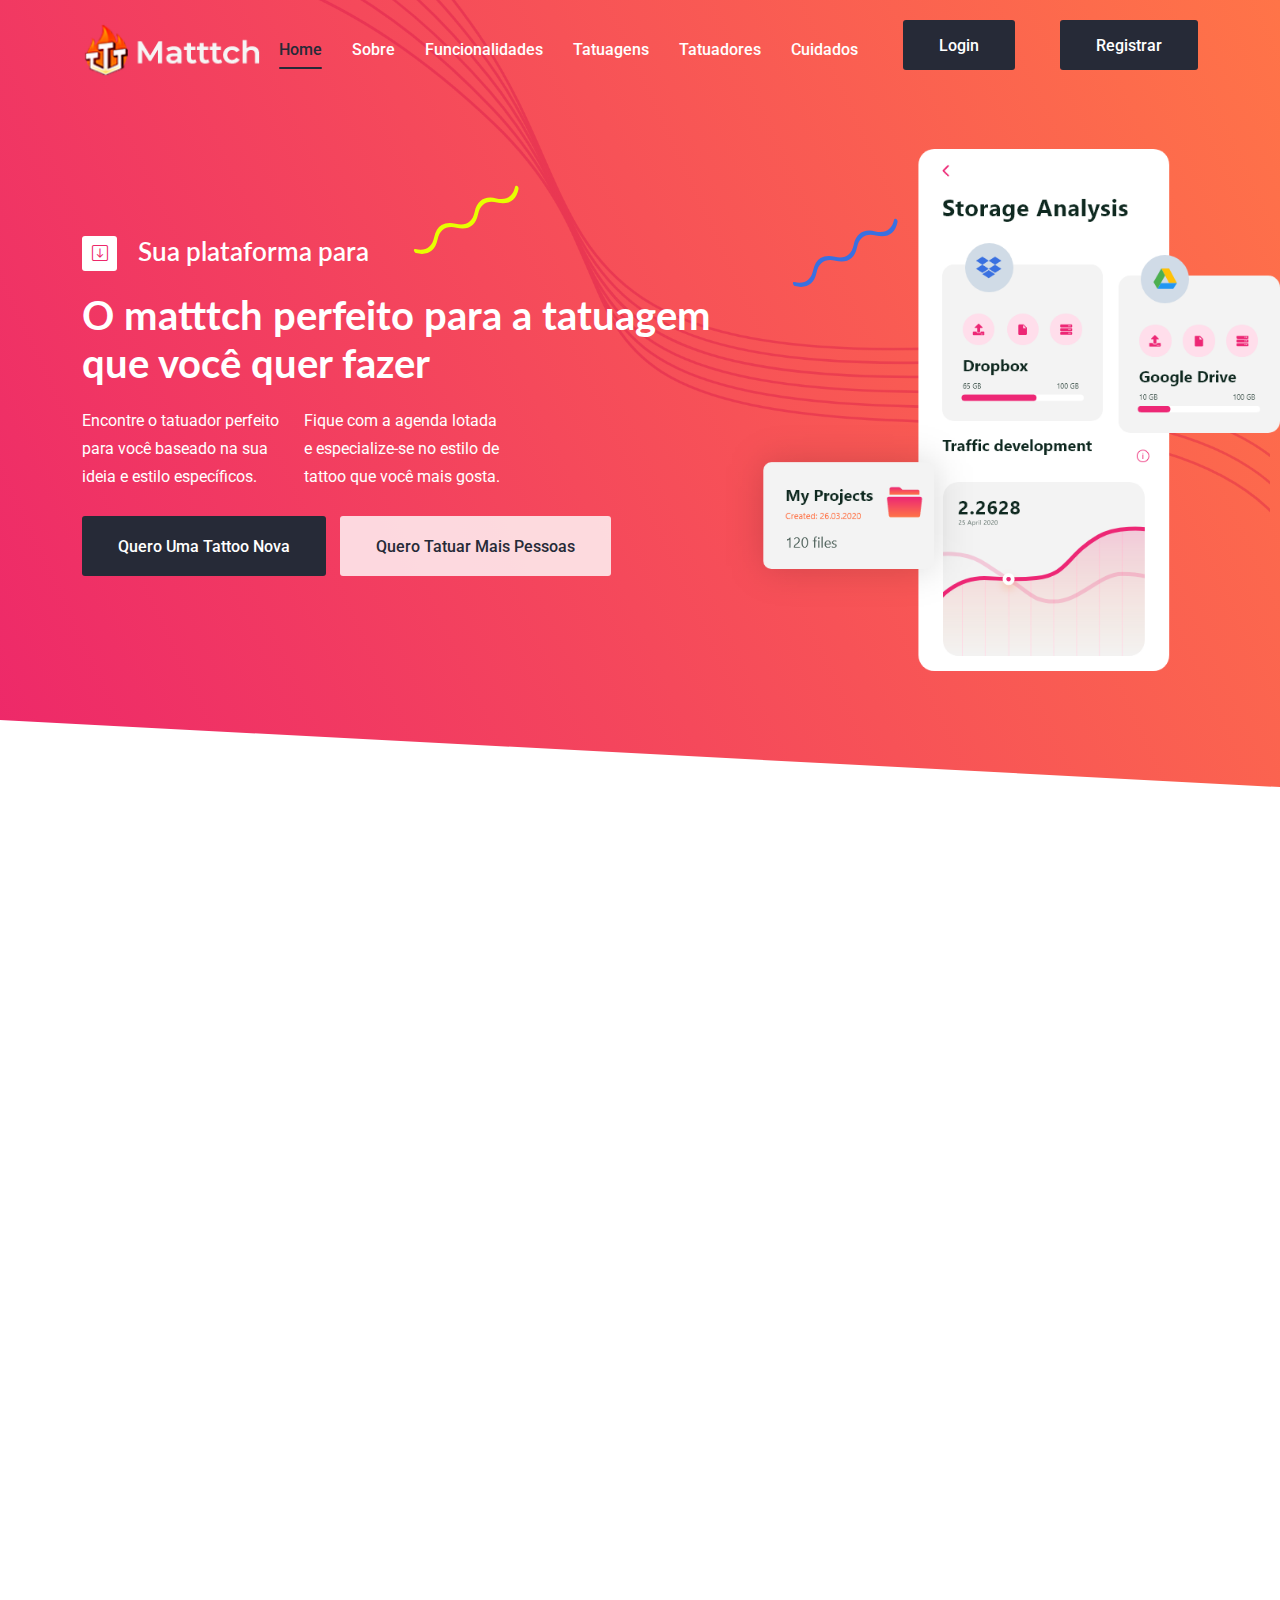
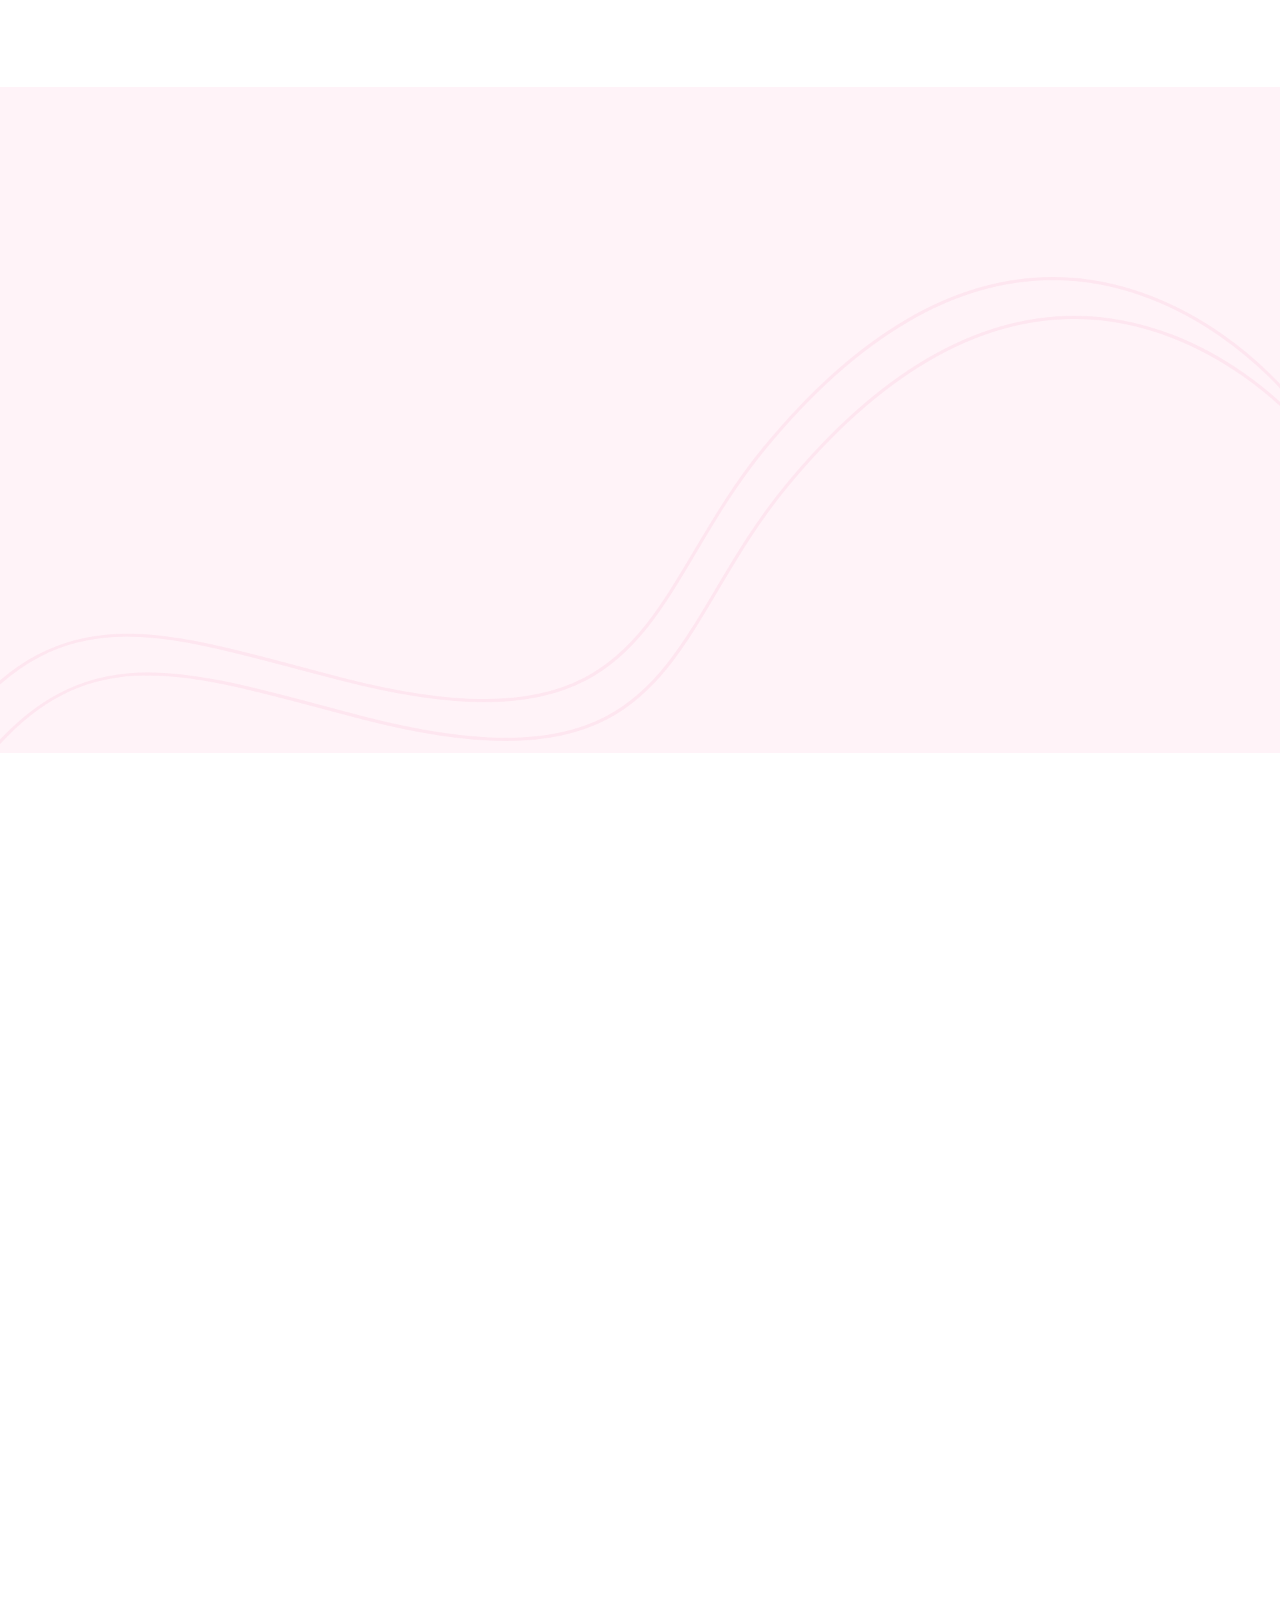
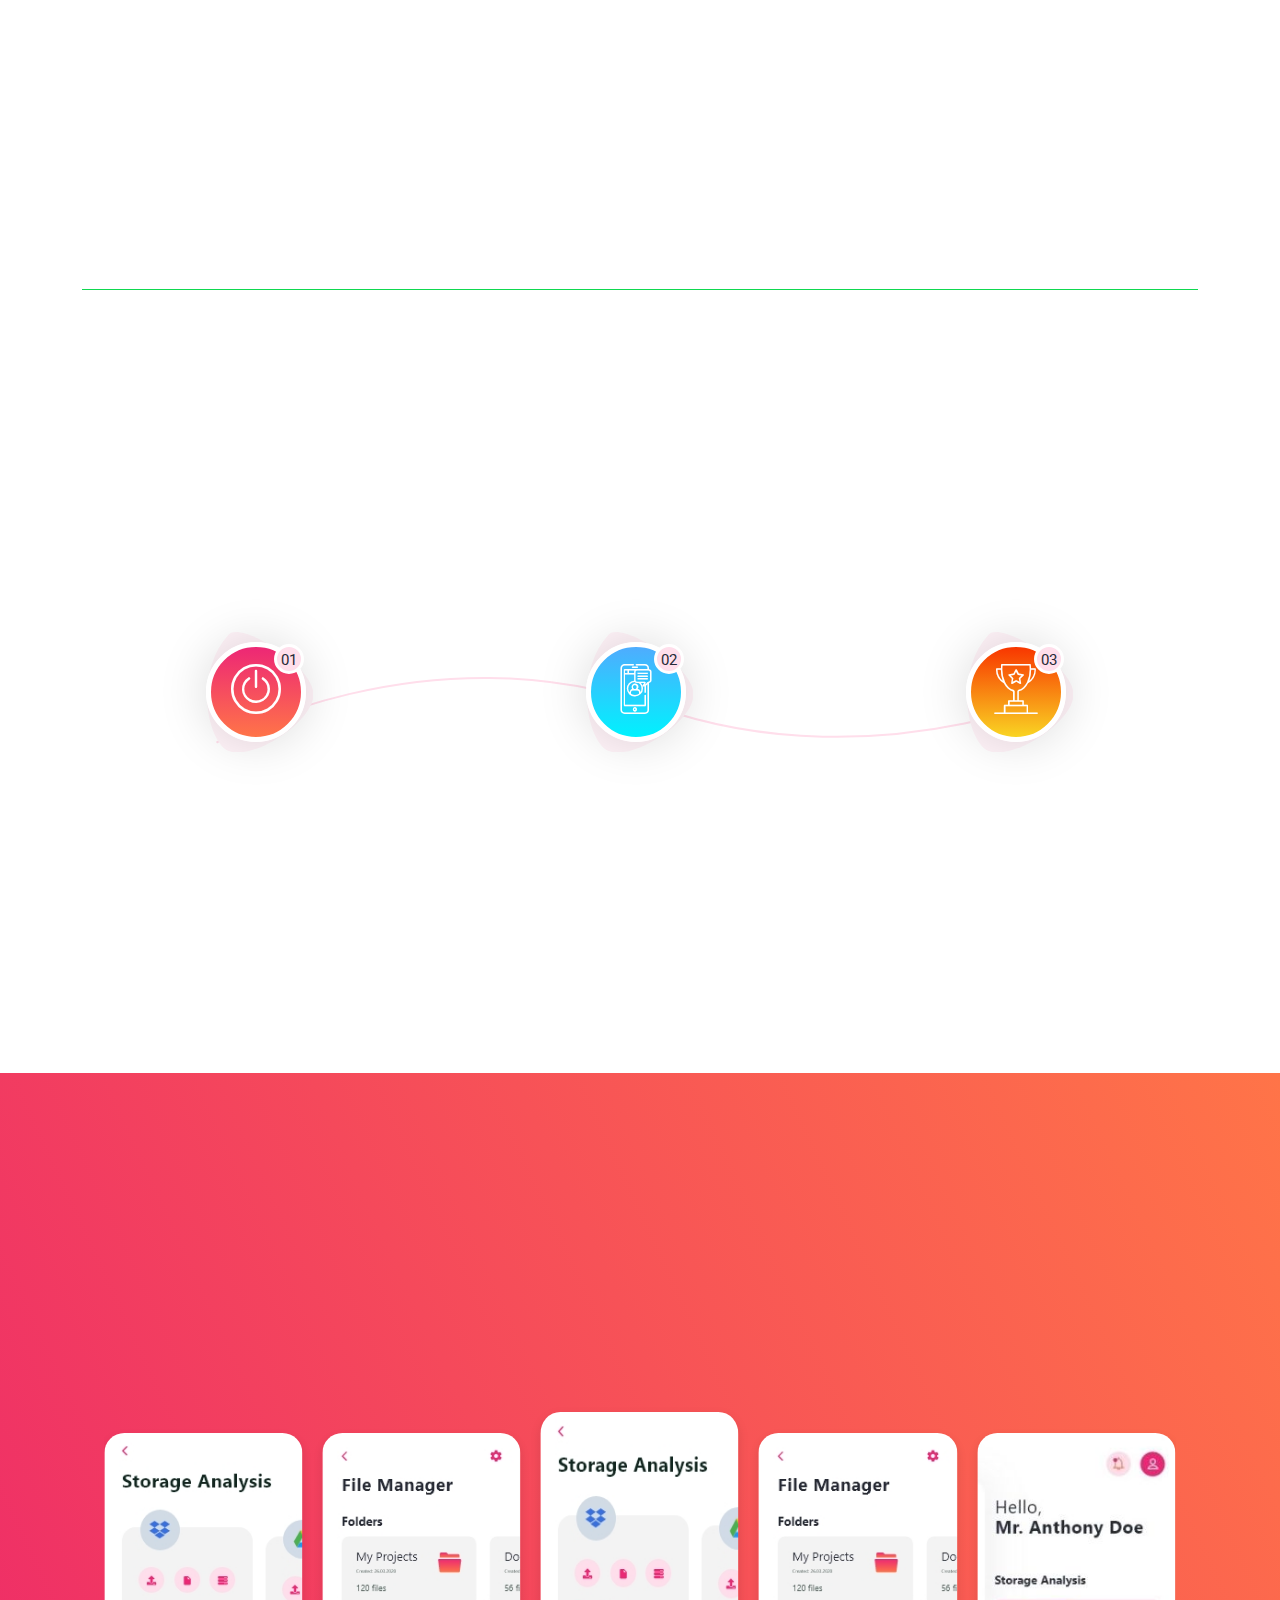
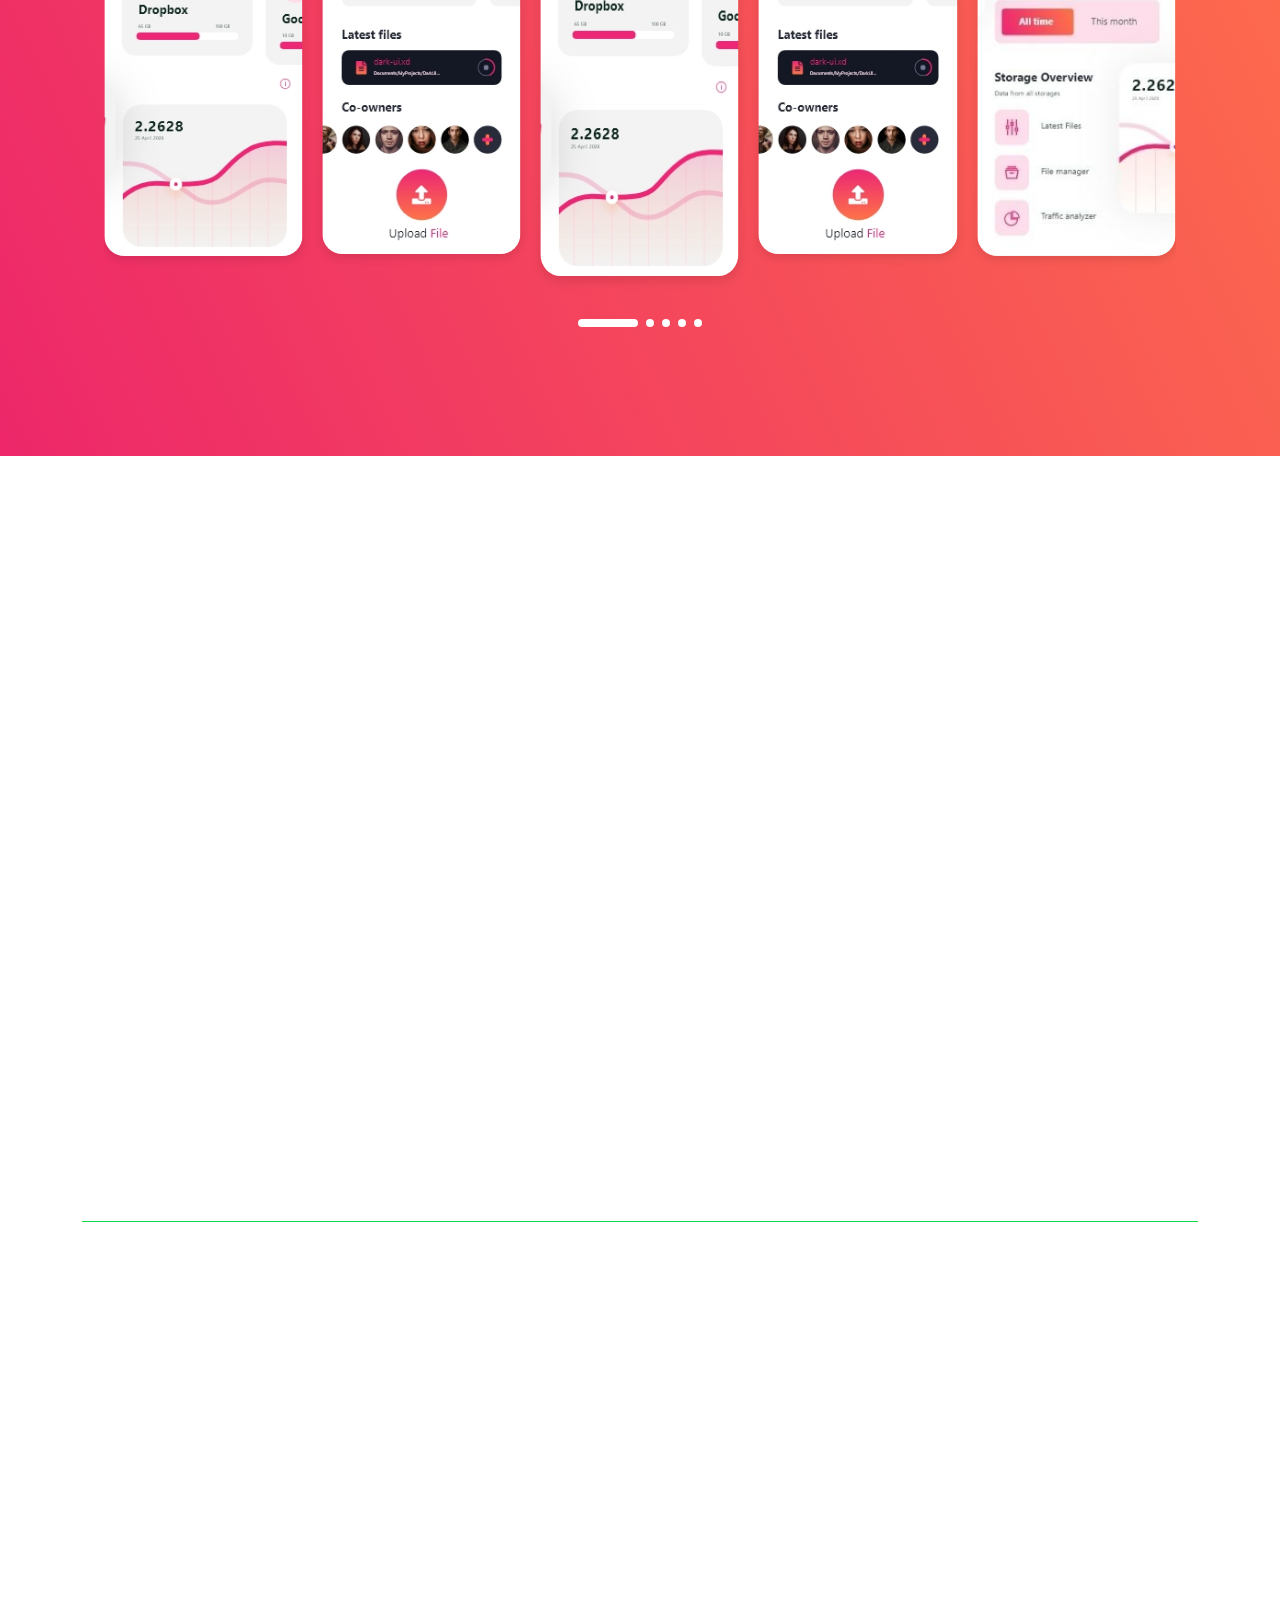
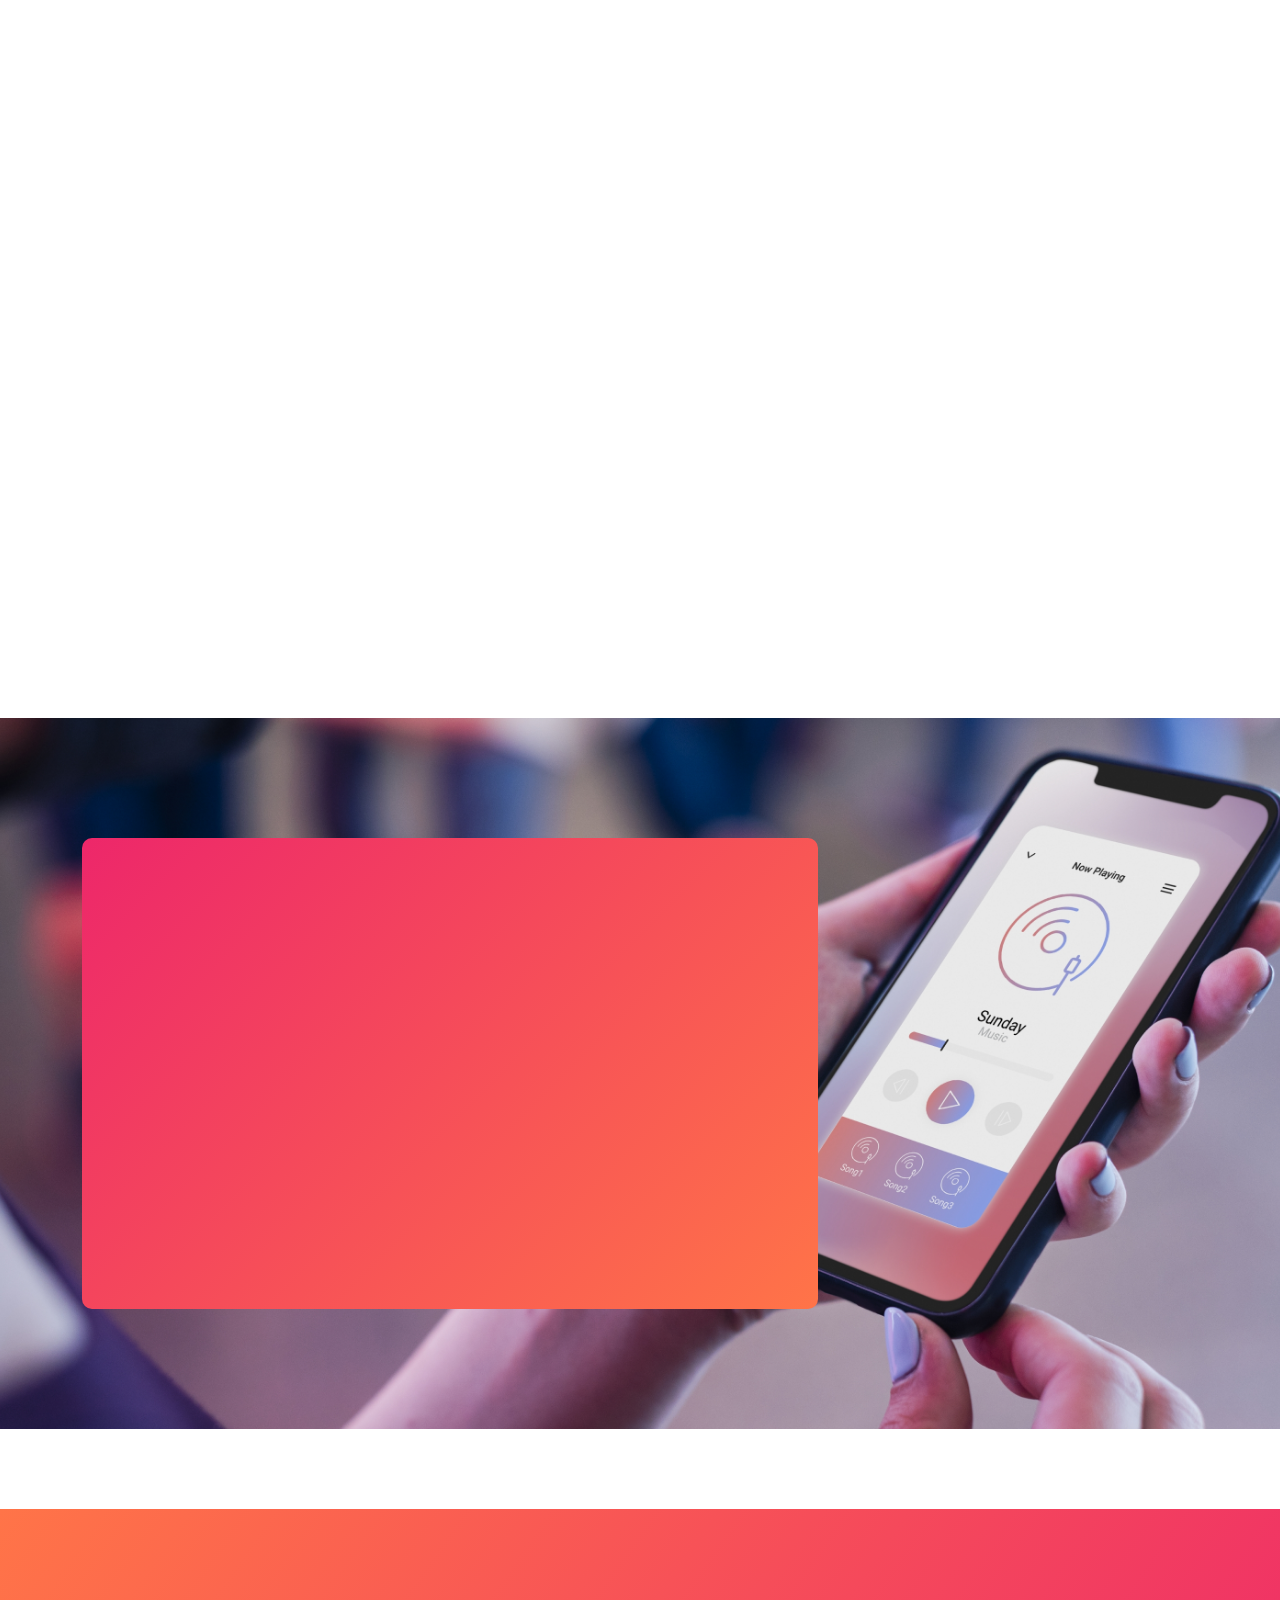
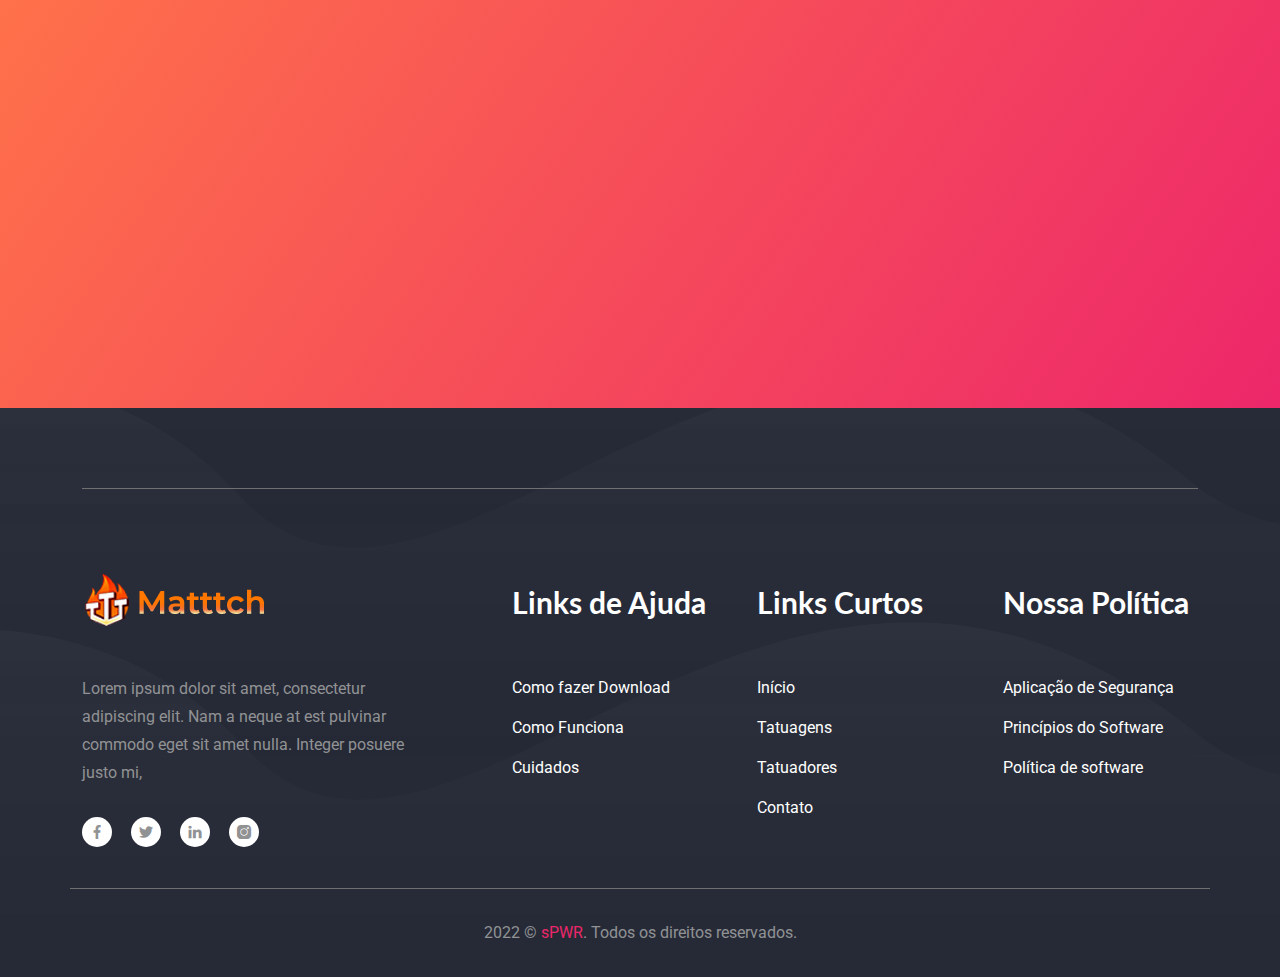
==== commit 002f4f94: "add página de login" ====
--- a/index.html
+++ b/index.html
@@ -72,7 +72,7 @@
                                 <ul class="navbar-nav ms-auto mb-2 mb-lg-0" style="--bs-scroll-height: 100px;">
                 
                                     <li class="nav-item active">
-                                        <a class="nav-link " href="#home">Home</a>
+                                        <a class="nav-link" href="index.html">Home</a>
                                     </li>
                                     <li class="nav-item">
                                         <a class="nav-link page-scroll" href="#about">Sobre</a>
@@ -90,10 +90,13 @@
                                         <a class="nav-link page-scroll" href="#app-vieo">Cuidados</a>
                                     </li>
                                 </ul>
-                                <div class="d-flex">
+                                <div class="d-flex" >
                                     <!-- Header Button Start -->
-                                    <div class="button">
-                                        <a href="javascript:void(0)" class="main-btn mouse-hover">Registre-se<span></span></a>
+                                    <div class="button" style="margin-left: 0px;">
+                                        <a href="login.html" class="main-btn mouse-hover">Login<span></span></a>
+                                    </div>
+                                    <div class="button" style="margin-left: 0px;">
+                                        <a href="register.html" class="main-btn mouse-hover">Registrar<span></span></a>
                                     </div>
                                     <!-- Header Button End -->
                                 </div>
